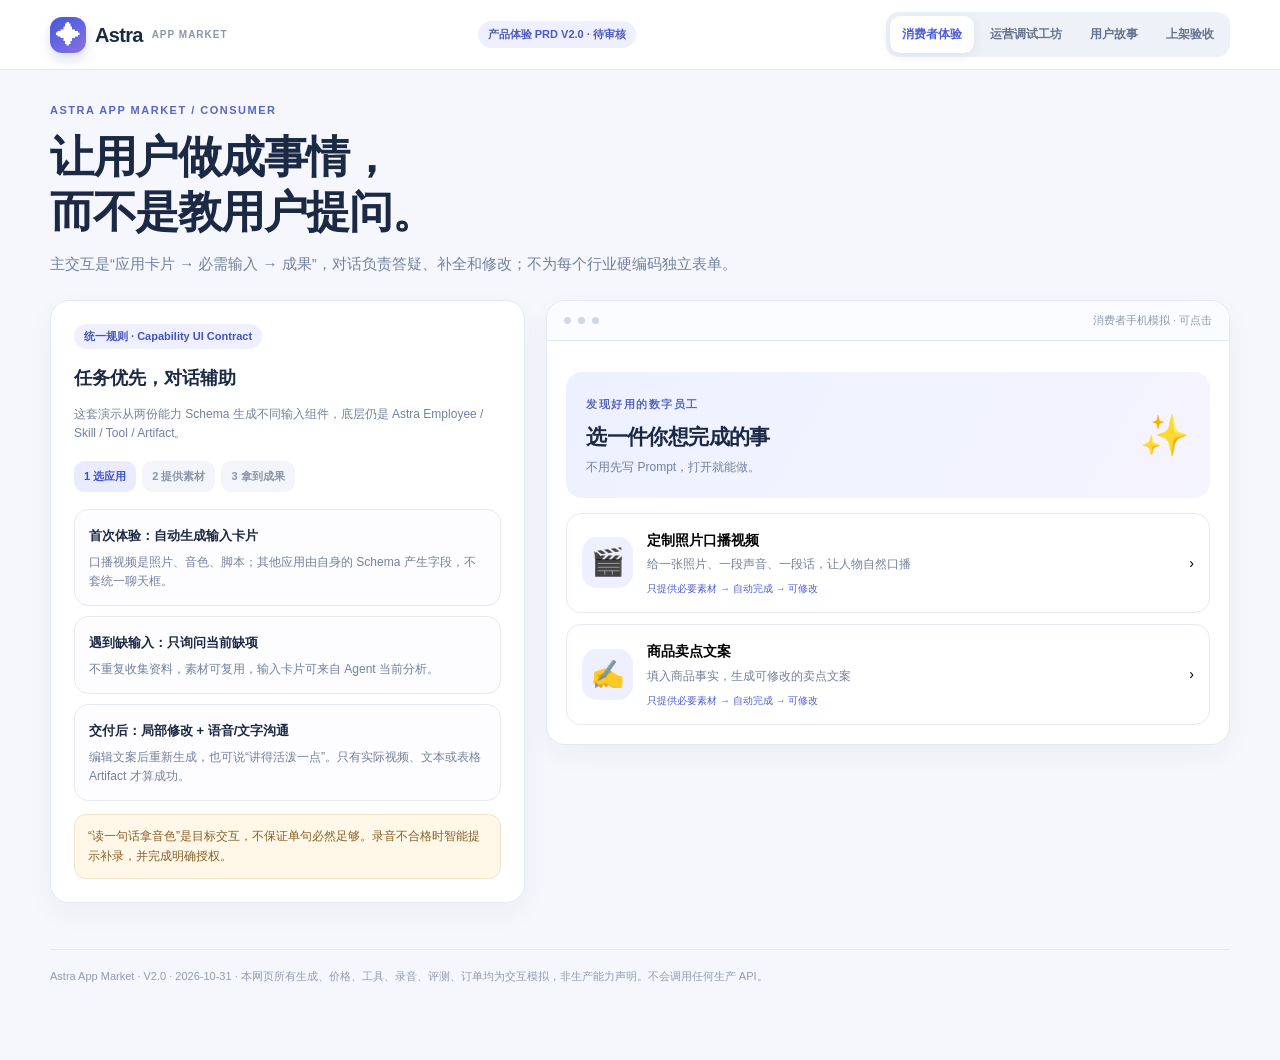
==== app-market-prd-v2.html @ 07894b0a "docs(market): publish guided consumer and operator PRD V2" ====
<!doctype html>
<html lang="zh-CN"><head><meta charset="utf-8"><meta name="viewport" content="width=device-width, initial-scale=1, viewport-fit=cover">
<title>Astra App Market PRD V2.0 · 任务式体验与应用调试工坊</title>
<style>
:root{--bg:#f5f7fc;--paper:#fff;--ink:#1c2945;--dim:#73819c;--line:#e4e9f4;--blue:#4e5dd9;--soft:#f0f2ff;--green:#177552;--orange:#955a13}*{box-sizing:border-box}html{scroll-behavior:smooth}body{margin:0;background:var(--bg);font:14px/1.6 -apple-system,BlinkMacSystemFont,"PingFang SC","Microsoft Yahei",sans-serif;color:var(--ink)}button,input,textarea{font:inherit}button{cursor:pointer}button:disabled{opacity:.52;cursor:not-allowed}a{color:var(--blue)}.topbar{position:sticky;top:0;z-index:10;background:#ffffffeb;backdrop-filter:blur(16px);border-bottom:1px solid var(--line)}.top-inner{max-width:1220px;padding:12px 20px;margin:auto;display:flex;justify-content:space-between;align-items:center;gap:16px;flex-wrap:wrap}.brand{display:flex;gap:9px;align-items:center;font-weight:850;font-size:20px;letter-spacing:-.7px}.glyph{display:grid;place-items:center;width:36px;height:36px;border-radius:12px;color:white;background:linear-gradient(145deg,#4459d7,#8970e9);box-shadow:0 6px 12px #475cd133;font-size:24px}.brand small{font-size:10px;letter-spacing:1px;color:#8b95ae}.version{font-size:11px;padding:5px 10px;border-radius:20px;background:#eef0ff;color:#4d5ac0;font-weight:650}.nav{display:flex;gap:4px;border-radius:13px;background:#eef1f8;padding:4px}.nav button{border:0;border-radius:10px;padding:9px 12px;background:transparent;color:#65738f;font-weight:700;font-size:12px;white-space:nowrap}.nav button.active{background:#fff;color:var(--blue);box-shadow:0 3px 12px #27325014}main{max-width:1220px;margin:0 auto;padding:32px 20px 75px}.kicker{text-transform:uppercase;font-size:11px;letter-spacing:1.5px;color:#5866c4;font-weight:800}.title{font-size:clamp(28px,4vw,44px);line-height:1.25;letter-spacing:-1.3px;margin:9px 0 13px}.intro{font-size:15px;color:var(--dim);max-width:750px;margin:0 0 24px}.grid{display:grid;grid-template-columns:.82fr 1.18fr;gap:21px;align-items:start}.card,.window{background:var(--paper);border:1px solid var(--line);border-radius:19px;box-shadow:0 10px 28px #2633530b}.card{padding:23px}.window{overflow:hidden}.head{padding:11px 17px;border-bottom:1px solid var(--line);color:#8d98ae;font-size:11px;background:#fbfcff;display:flex;align-items:center;gap:7px}.dot{width:7px;height:7px;border-radius:50%;background:#d0d8e7}.body{padding:19px}.pill{display:inline-flex;align-items:center;border-radius:30px;padding:4px 10px;background:#eef0ff;color:#4253be;font-size:11px;font-weight:750}.pill.warn{background:#fff3de;color:#926018}.pill.ok{background:#e4f8ef;color:#267355}.sub{color:var(--dim);font-size:12px}.btn{border:1px solid #dfe5f2;background:white;border-radius:11px;padding:10px 14px;min-height:41px;color:#4d5b77;font-weight:750;font-size:12px;display:inline-flex;align-items:center;justify-content:center;gap:7px}.btn.primary{background:var(--blue);color:#fff;border-color:var(--blue);box-shadow:0 7px 13px #4557da28}.btn.soft{background:#f5f6fc}.btn.green{background:#ebf9f0;border-color:#b7e7cf;color:#197351}.btn:focus-visible,input:focus-visible,textarea:focus-visible{outline:3px solid #c2c9ff;outline-offset:1px}.row{display:flex;flex-wrap:wrap;gap:9px;align-items:center}.stack{display:grid;gap:11px}.rule{height:1px;background:var(--line);margin:16px 0}.sideitem{border:1px solid var(--line);border-radius:14px;padding:14px;background:#fdfdff;margin-top:10px}.sideitem b{font-size:13px}.sideitem p{font-size:12px;margin:6px 0 0;color:var(--dim)}.notice{padding:12px 13px;border-radius:12px;background:#fff8e9;color:#865f24;border:1px solid #f0e4cb;font-size:12px}.notice.blue{background:#f4f5ff;border-color:#e1e5ff;color:#5060a1}.notice.ok{background:#ebfaf1;border-color:#d4eede;color:#216f4b}.steps{display:flex;gap:6px;flex-wrap:wrap;margin:17px 0}.step{border-radius:10px;padding:7px 10px;background:#f3f5fa;font-weight:700;color:#8a95a9;font-size:11px}.step.active{background:#e9ecff;color:#4051c9}.step.done{background:#e5f7ed;color:#23724e}.hero{border-radius:16px;background:linear-gradient(120deg,#edf1ff,#f5f4ff);padding:20px;display:flex;align-items:center;justify-content:space-between;margin:12px 0 15px}.hero h3{font-size:21px;margin:5px 0;letter-spacing:-.6px}.hero p{font-size:12px;color:#71809f;margin:0}.app{width:100%;display:flex;align-items:center;gap:14px;padding:15px;text-align:left;border:1px solid var(--line);border-radius:15px;background:#fff;cursor:pointer}.app:hover{border-color:#a8b1f0;background:#fbfbff}.appicon{width:51px;height:51px;border-radius:15px;background:#eff0ff;display:grid;place-items:center;font-size:27px;flex:none}.app b{display:block;font-size:14px}.app p{margin:4px 0 0;color:var(--dim);font-size:12px}.app em{display:block;font-size:10px;color:var(--blue);font-style:normal;margin-top:7px}.field{padding:14px;border:1px solid var(--line);border-radius:15px;margin:10px 0}.field b{font-size:13px}.field small{display:block;font-size:11px;color:var(--dim);margin:4px 0 10px}.inp{width:100%;border:1px solid #dfe4f0;border-radius:11px;padding:11px 12px;background:white;color:var(--ink);min-height:41px}.inp.area{min-height:82px;resize:vertical}.file{display:block;text-align:center;background:#f7f8fe;border:1px dashed #a9b4dd;border-radius:11px;padding:16px;color:#5868ad;font-size:12px}.file input{display:block;width:100%;font-size:11px;margin-top:9px}.choice{display:flex;align-items:center;justify-content:space-between;gap:8px;border:1px solid var(--line);border-radius:11px;padding:9px 10px;margin:7px 0;font-size:12px}.choice.on{border-color:#9ba7ee;background:#f3f4ff}.consent{display:flex;gap:9px;color:#586581;font-size:12px;margin:14px 0;align-items:flex-start}.consent input{accent-color:var(--blue);margin-top:4px}.price{border:1px solid #dfe5fc;background:#f4f6ff;border-radius:12px;padding:12px 14px;display:flex;align-items:center;justify-content:space-between;gap:10px;font-size:12px;margin:13px 0}.price strong{color:#3f4cc0;font-size:16px}.stage{display:flex;align-items:center;gap:12px;padding:13px;border:1px solid var(--line);border-radius:13px;margin-top:9px}.stage i{width:32px;height:32px;border-radius:10px;background:#edf0ff;display:grid;place-items:center;color:#5b6acc;font-weight:800;font-style:normal}.stage b{font-size:12px}.stage small{display:block;color:var(--dim);font-size:11px}.video{background:linear-gradient(135deg,#1b2543,#6069a6);height:225px;border-radius:16px;color:white;display:flex;flex-direction:column;align-items:center;justify-content:center;position:relative;gap:10px}.face{width:91px;height:91px;border-radius:50%;border:3px solid #ffffff33;background:#ffffff16;display:grid;place-items:center;font-size:53px}.watermark{position:absolute;top:11px;right:11px;font-size:10px;background:#ffffff33;padding:4px 7px;border-radius:30px}.opbtn{display:flex;gap:12px;width:100%;text-align:left;align-items:center;border:1px solid var(--line);background:#fff;border-radius:14px;padding:12px;margin:8px 0}.opbtn.active{border-color:#929ff1;background:#f4f5ff}.opnum{width:34px;height:34px;display:grid;place-items:center;border-radius:11px;background:#eef0ff;color:#4055cb;font-weight:800}.opbtn b{font-size:13px;display:block}.opbtn small{display:block;font-size:11px;color:var(--dim)}.scenario{width:100%;text-align:left;border:1px solid var(--line);padding:11px 12px;border-radius:11px;background:#fff;font-size:12px;margin:4px 0}.scenario.on{background:#eef1ff;border-color:#8797ed}.gate{border:1px solid var(--line);padding:12px;border-radius:12px;margin:9px 0}.gate b{font-size:12px}.gate p{font-size:12px;color:var(--dim);margin:5px 0}.three{display:grid;grid-template-columns:repeat(3,1fr);gap:10px}.stat{border:1px solid var(--line);padding:13px;border-radius:13px}.stat strong{font-size:21px;color:var(--blue);display:block}.stat span{font-size:11px;color:var(--dim)}.story{background:white;border:1px solid var(--line);border-radius:15px;padding:18px;margin-top:11px}.story h3{font-size:15px;margin:7px 0}.story p{font-size:12px;color:var(--dim);margin:5px 0}.rubric{width:100%;border-collapse:collapse;font-size:12px}.rubric td,.rubric th{text-align:left;padding:12px 8px;border-bottom:1px solid var(--line);vertical-align:top}.rubric th{background:#f6f7fe;color:#677493}.footer{border-top:1px solid var(--line);padding-top:18px;margin-top:46px;color:#919bb0;font-size:11px}.toast{position:fixed;left:50%;bottom:20px;transform:translateX(-50%);background:#263353;color:#fff;padding:12px 15px;border-radius:11px;box-shadow:0 8px 30px #1726443b;font-size:12px;z-index:15;display:none;max-width:90%}.toast.show{display:block}
@media(max-width:880px){.grid{grid-template-columns:1fr}.top-inner{padding:10px 13px;gap:8px}.nav{width:100%;overflow-x:auto;justify-content:space-between}.nav button{flex:1;padding:8px 5px;font-size:11px}.version{margin-left:auto}.card{padding:17px}main{padding:23px 13px 50px}.body{padding:13px}.hero{padding:15px}.hero h3{font-size:18px}.three{grid-template-columns:1fr}.title{font-size:30px}}@media(max-width:380px){.nav button{font-size:10px}.brand{font-size:17px}.version{font-size:10px}}
</style></head>
<body><header class="topbar"><div class="top-inner"><div class="brand"><span class="glyph">✦</span>Astra <small>APP MARKET</small></div><span class="version">产品体验 PRD V2.0 · 待审核</span><nav class="nav" id="nav"><button data-tab="consumer">消费者体验</button><button data-tab="operator">运营调试工坊</button><button data-tab="stories">用户故事</button><button data-tab="criteria">上架验收</button></nav></div></header>
<main><div id="view"></div><div class="footer">Astra App Market · V2.0 · 2026-10-31 · 本网页所有生成、价格、工具、录音、评测、订单均为交互模拟，非生产能力声明。不会调用任何生产 API。</div></main><div id="toast" class="toast" role="status" aria-live="polite"></div>
<script>
'use strict';
const APPS={
  video:{name:'定制照片口播视频',emoji:'🎬',desc:'给一张照片、一段声音、一段话，让人物自然口播',price:'¥19.9 / 次（示例）',fields:[{id:'portrait',type:'image',label:'一张人物照片',hint:'正面清晰；可拍照或从相册选',required:true},{id:'voice',type:'voice',label:'声音',hint:'默认系统音色；定制本人音色需要授权及实际质量检测',required:true},{id:'script',type:'script',label:'口播脚本',hint:'输入内容或让 AI 帮忙起草',required:true}],consent:true},
  copy:{name:'商品卖点文案',emoji:'✍️',desc:'填入商品事实，生成可修改的卖点文案',price:'¥3.9 / 次（示例）',fields:[{id:'facts',type:'script',label:'商品真实信息',hint:'名称、用途、规格和禁用表述',required:true},{id:'audience',type:'text',label:'目标用户',hint:'选填：例如办公人群',required:false}],consent:false}
};
const CASES=[
['完整流程','照片/声音/脚本 → 平台组件取值 → Tool 执行 → 视频 Artifact → 可下载','未跑通平台真实外部视频工具'],
['缺少素材','用户缺一项时，只补问缺项并保留已填写内容','需用动态 Skill UI 实测缺项恢复'],
['授权不足','无肖像/声音使用权时明确拒绝，无实质生成与扣费','真实权限与授权校验尚待对接'],
['工具失败','超时/低质量可查看原因、重试，权益按规则返还','须真实工具失败演练和记录'],
['成本交付','上游成本可归集，用户售价可见，成功可下载、失败可返还','权益与 Artifact 商业闭环尚待验收']
];
let S={tab:'consumer',app:'video',screen:'list',data:{video:{voice:'system'},copy:{}},consent:false,edit:0,op:0,uploaded:false,case:0,played:false,issue:false};
const root=document.getElementById('view');
function esc(x){return String(x??'').replace(/[&<>"']/g,c=>({'&':'&amp;','<':'&lt;','>':'&gt;','"':'&quot;',"'":'&#39;'}[c]));}
function button(action,text,cls,extra){return '<button type="button" data-action="'+action+'" class="btn '+(cls||'')+'" '+(extra||'')+'>'+text+'</button>';}
function message(s){const el=document.getElementById('toast');el.textContent=s;el.classList.add('show');clearTimeout(message.timer);message.timer=setTimeout(()=>el.classList.remove('show'),3000);}
function render(){document.querySelectorAll('[data-tab]').forEach(n=>n.classList.toggle('active',n.dataset.tab===S.tab));root.innerHTML=S.tab==='consumer'?consumer():S.tab==='operator'?operator():S.tab==='stories'?stories():criteria();}
function consumer(){
 const cap=APPS[S.app],v=S.data[S.app],screen=S.screen;
 let inner='';
 if(screen==='list'){
  inner='<div class="hero"><div><span class="kicker">发现好用的数字员工</span><h3>选一件你想完成的事</h3><p>不用先写 Prompt，打开就能做。</p></div><span style="font-size:40px">✨</span></div><div class="stack">'+Object.keys(APPS).map(k=>'<button type="button" class="app" data-action="choose" data-id="'+k+'"><span class="appicon">'+APPS[k].emoji+'</span><span><b>'+APPS[k].name+'</b><p>'+APPS[k].desc+'</p><em>只提供必要素材 → 自动完成 → 可修改</em></span><span style="margin-left:auto">›</span></button>').join('')+'</div>';
 }else if(screen==='form'){
  inner='<div class="row">'+button('backList','← 换一个应用','soft')+'</div><div class="hero"><div><span class="kicker">向导式任务组件</span><h3>'+cap.emoji+' '+cap.name+'</h3><p>缺什么补什么，不要求用户学会对话。</p></div></div>';
  inner+=cap.fields.map(f=>field(f,v)).join('');
  if(cap.consent)inner+='<label class="consent"><input id="consent" type="checkbox" '+(S.consent?'checked':'')+'><span>我确认有权使用上述照片与声音。若创建个人音色，须按照要求完成本人或权利人授权验证。</span></label>';
  inner+='<div class="price"><span>确认前显示本次价格和权益（模拟）</span><strong>'+cap.price+'</strong></div><div class="row">'+button('start','确认并开始制作 →','primary')+'</div><p class="sub">演示不调用麦克风、模型、支付或外部视频服务。</p>';
 }else if(screen==='running'){
  inner='<div class="hero"><div><span class="kicker">模拟生成中</span><h3>正在完成'+cap.name+'</h3><p>真实进度由 Work Journal / Tool evidence 回读，离开页面也可继续。</p></div>⏳</div>';
  inner+=['已接收素材（模拟）','平台 Skill 与 Tool 正在工作（演示）','成果待归档','权益将在真实规则下结算'].map((x,i)=>'<div class="stage"><i>'+(i+1)+'</i><div><b>'+x+'</b></div></div>').join('');
  inner+='<div class="row" style="margin-top:15px">'+button('finish','查看模拟结果 →','primary')+button('edit','修改输入','soft')+'</div>';
 }else if(screen==='result'){
  inner='<div class="row">'+button('edit','← 修改素材','soft')+'</div><div class="hero"><div><span class="kicker">成果页</span><h3>输出可以直接修改</h3><p>结果应可回看、可下载、可继续交代修改。</p></div></div>';
  inner+='<div class="video"><span class="watermark">Demo · 非真实视频</span><div class="face">'+(S.app==='video'?'👩':'📝')+'</div><small>这里应呈现真实成果 Artifact</small></div>';
  inner+='<div class="field"><b>成果内容与再编辑</b><small>直接编辑，也可以向员工描述想要的变化。</small><textarea id="editedText" class="inp area">'+esc(v.script||v.facts||'')+'</textarea></div><div class="row">'+button('redo','按修改重新制作','primary')+button('download','下载演示说明','soft')+button('restart','再做一次','soft')+'</div><div class="notice" style="margin-top:12px">这是 UI 模拟，不代表已生成视频或已扣费。真实发布必须能验证视频文件、成本、历史与失败返还。</div>';
 }
 const order=screen==='list'?0:screen==='result'?2:1;
 return '<div class="kicker">Astra App Market / consumer</div><h1 class="title">让用户做成事情，<br>而不是教用户提问。</h1><p class="intro">主交互是“应用卡片 → 必需输入 → 成果”，对话负责答疑、补全和修改；不为每个行业硬编码独立表单。</p><div class="grid"><aside class="card"><span class="pill">统一规则 · Capability UI Contract</span><h2 style="font-size:18px;margin:15px 0 5px">任务优先，对话辅助</h2><p class="sub">这套演示从两份能力 Schema 生成不同输入组件，底层仍是 Astra Employee / Skill / Tool / Artifact。</p><div class="steps">'+['选应用','提供素材','拿到成果'].map((x,i)=>'<span class="step '+(order===i?'active':order>i?'done':'')+'">'+(i+1)+' '+x+'</span>').join('')+'</div><div class="sideitem"><b>首次体验：自动生成输入卡片</b><p>口播视频是照片、音色、脚本；其他应用由自身的 Schema 产生字段，不套统一聊天框。</p></div><div class="sideitem"><b>遇到缺输入：只询问当前缺项</b><p>不重复收集资料，素材可复用，输入卡片可来自 Agent 当前分析。</p></div><div class="sideitem"><b>交付后：局部修改 + 语音/文字沟通</b><p>编辑文案后重新生成，也可说“讲得活泼一点”。只有实际视频、文本或表格 Artifact 才算成功。</p></div><div class="notice" style="margin-top:13px">“读一句话拿音色”是目标交互，不保证单句必然足够。录音不合格时智能提示补录，并完成明确授权。</div></aside><section class="window"><div class="head"><span class="dot"></span><span class="dot"></span><span class="dot"></span><span style="margin-left:auto">消费者手机模拟 · 可点击</span></div><div class="body">'+inner+'</div></section></div>';
}
function field(f,v){
 let control='';
 if(f.type==='image')control='<label class="file">📷 '+(v[f.id]?'已选择：'+esc(v[f.id]):'点此拍照 / 从相册选择')+'<input type="file" accept="image/*" data-upload="'+f.id+'" aria-label="选择人物照片"></label>';
 else if(f.type==='voice')control='<div class="choice '+(v.voice==='system'?'on':'')+'"><span>🔊 平台标准音色</span>'+button('preset','选择','soft')+'</div><div class="choice '+(v.voice==='sample'?'on':'')+'"><span>🎙️ 我的授权音色</span>'+button('record','模拟录制','soft')+'</div>'+(v.voice==='sample'?'<span class="pill ok">演示音色已选择 · 未真实录音</span>':'')+'<div class="sub" style="margin-top:9px">实际产品在这里请求麦克风权限、验证授权和音频质量，不上传无授权声音。</div>';
 else if(f.type==='script')control='<textarea data-field="'+f.id+'" class="inp area" placeholder="输入想说的话或商品事实">'+esc(v[f.id]||'')+'</textarea><div class="row" style="margin-top:7px">'+button('suggest','✨ 帮我写一段','soft')+'</div>';
 else control='<input data-field="'+f.id+'" class="inp" placeholder="选填" value="'+esc(v[f.id]||'')+'">';
 return '<div class="field"><b>'+f.label+(f.required?' <span style="color:#bf8226">*</span>':'')+'</b><small>'+f.hint+'</small>'+control+'</div>';
}
function operator(){
 const steps=['导入一个 Skill','像消费者一样试','确认能否上架'];
 let inner='';
 if(S.op===0){
 inner='<span class="pill">01 / 自动理解</span><h2>上传 Skill，平台自动整理出应用</h2><p class="sub">解析 SKILL.md / references / assets、工具依赖、输入输出、限制与成本。技术性检查尽量在后台完成，未知时才问运营。</p><label class="file" style="margin:15px 0">⬆ 选择候选 Skill 包（演示）<input type="file" accept=".json,.zip,.md" data-upload="skill"></label><div class="row">'+button('load','载入示例 Skill','primary')+'</div>';
 if(S.uploaded)inner+='<div class="rule"></div>'+[['识别的目标','生成照片口播视频'],['用户输入','人物照片 · 声音 · 脚本'],['Astra 动态组件','图片上传 · 音色授权 · 文本输入'],['预期结果','可预览、可下载的视频'],['需要调试','平台 Tool 权限、视频生成、Artifact、失败重试']].map((x,i)=>'<div class="stage"><i>'+(i+1)+'</i><div><b>'+x[0]+'</b><small>'+x[1]+'</small></div></div>').join('')+'<div class="row" style="margin-top:14px">'+button('debug','进入真实体验调试 →','primary')+'</div>';
 }else if(S.op===1){
 inner='<span class="pill">02 / 真实工作流</span><h2>调试完整 Skill，不是只检查 Prompt</h2><p class="sub">平台依 Skill 流程生成默认评测用例；调试中调用 Astra 原生 Skill UI、Tool、Connection、Permission、Work Journal、Artifact。</p><div class="steps">'+['源 Skill','生成 UI','绑定工具','实际运行','核验结果'].map((x,i)=>'<span class="step '+(i===2?'active':'')+'">'+(i+1)+' '+x+'</span>').join('')+'</div><div class="notice blue">本地 Hermes 没有 Astra 的 Skill 组件、Tool 和授权上下文，所以只靠 Hermes 本地通过不能证明可上架。</div><h3 style="font-size:13px;margin-top:16px">系统生成的调试场景（点击查看）</h3>'+CASES.map((c,i)=>'<button type="button" class="scenario '+(S.case===i?'on':'')+'" data-action="case" data-index="'+i+'">'+(i+1)+'. '+c[0]+'</button>').join('')+'<div class="gate"><b>'+CASES[S.case][0]+'</b><p>'+CASES[S.case][1]+'</p><span class="pill warn">待真实验证</span><p>当前阻塞：'+CASES[S.case][2]+'</p></div><div class="row">'+button('simulate','模拟运行这个场景','primary')+button('review','查看上架资格 →','soft')+'</div>'+(S.played?'<div class="notice" style="margin-top:12px">模拟 UI 流程已走通，但未产生实际工具、镜像身份或结果证据；不可因此标记评测通过。</div>':'');
 }else{
 inner='<span class="pill">03 / 发布资格</span><h2>只让运营处理真正的阻塞项</h2><p class="sub">业务人员看到“还差什么”，而不是几十个技术状态。检查项由平台从执行证据自动汇总，未达到门槛不可上架。</p>'+[['源包完整性和摘要','已支持静态检查',true],['平台 UI 与真实工作流','需要真实用户路径验收',false],['Tool/权限/第三方接入','需要可证明的授权与调用',false],['评测集、失败恢复','正常/错误/拒绝各场景取证',false],['成本、扣费、权益、成果','生成与交付两套证据',false]].map(x=>'<div class="gate"><b>'+x[0]+'</b><p>'+x[1]+'</p><span class="pill '+(x[2]?'ok':'warn')+'">'+(x[2]?'静态项可检查':'未满足真实上架资格')+'</span></div>').join('')+'<div class="row">'+button('blocked','正式上架（未开放）','primary','disabled')+button('fixes','查看最短修复路径','soft')+'</div>'+(S.issue?'<div class="notice" style="margin-top:11px">优先打通一条真实端到端：① Tool 连接授权 → ② Astra UI 输入/补全 → ③ 实际执行并交付 → ④ 失败/退款/成本验收 → ⑤ 正式发行。</div>':'');
 }
 return '<div class="kicker">Operations / experience before publish</div><h1 class="title">运营不是后台管理员，<br>而是应用的第一位用户。</h1><p class="intro">从原来的长表单发布审核，收敛为三个自然动作：导入、体验、上架。能自动检查的内容由平台内化，只把必要问题交给运营。</p><div class="grid"><aside class="card"><h2 style="font-size:18px;margin:0">应用调试工坊</h2><p class="sub">运营通过真实用户交互去调试能力，而不是手动配置一套新系统。</p>'+steps.map((x,i)=>'<button type="button" data-action="opstep" data-index="'+i+'" class="opbtn '+(S.op===i?'active':'')+'"><span class="opnum">'+(i+1)+'</span><span><b>'+x+'</b><small>'+['自动识别内容与依赖','Skill UI + 平台真实执行','自动门禁与最少待处理项'][i]+'</small></span><span style="margin-left:auto">›</span></button>').join('')+'<div class="notice" style="margin-top:15px">当前生产应用市场 PR #1302 仅实现候选导入、保存、安全子集试运行。图中完整视频调试和上架尚未完成，不能冒充生产事实。</div></aside><section class="card">'+inner+'</section></div>';
}
function stories(){
 const arr=[['C01 · 发现应用','从直播/H5进入应用详情，不需懂 Agent。查看效果样例、价格、素材要求和不支持的情况。','首屏可直接进入任务卡片，登录只在必要时出现。'],['C02 · 提交素材','选择照片、声音和脚本；支持 AI 写稿、本人授权音色与素材补录。','缺任何一项只补该项；样本不足不伪称完成。'],['C03 · 预览交付','确认费用后看真实状态；可播放、可下载、可编辑并再次生成。','没有 Artifact、送达凭证与权益对账不算成功。'],['O01 · 导入 Skill','上传 Hermes 标准 Skill 和可声明依赖，由平台生成输入输出契约、Tool 需求及 UI。','自动检查安全/完整性，疑难项才请运营补充。'],['O02 · 真实调试','系统从完整流程生成正常、缺输入、拒绝授权、工具失败、重复提交等场景。','必须在 Astra Runtime、UI 和 Tool 路径执行并存证。'],['O03 · 发行与回滚','从通过验收的候选制作自营商品，再通过现有 V3 发布治理上架。','不可变版本，升级可灰度/回滚，消费者进行中的任务不暗中切换。']];
 return '<div class="kicker">PRD / user stories</div><h1 class="title">围绕结果定义故事，<br>不是围绕按钮定义功能。</h1><p class="intro">每个用户故事都需要一个真实可验证的 Outcome，以及失败时用户接下来能做什么。</p>'+arr.map(x=>'<div class="story"><span class="pill">'+x[0]+'</span><h3>'+x[1]+'</h3><p>'+x[2]+'</p></div>').join('')+'<div class="notice blue" style="margin-top:14px">统一技术事实：Employee / Conversation / Work Journal / Artifact / Permission / Connection / Ontology；Tool/Runtime/Office 保持可替换 Port。消费应用是数字员工的轻量服务入口，不创建第二套 Agent/Skill Registry。</div>';
}
function criteria(){
 const rows=[['完整能力契约','源 Skill、依赖、Schema、Tool 调用、资源权限、成果规格完整。'],['平台适配','动态 Skill UI 与完整真实流程一致；授权、缺项、恢复交互可用。'],['运行可复现','通过 Astra Runtime 运行，有真实 Tool、Work Journal、Artifact 与版本身份。'],['负例与安全','授权拒绝、工具失败/超时、重复请求、肖像音色授权均真实演练。'],['商业闭环','有公开价格、成本上限、权益扣减/失败返还、订单和交付一致性。'],['发行治理','评测过门槛后才发行，版本不可变，支持灰度与回滚。']];
 return '<div class="kicker">Release admission / quality bar</div><h1 class="title">怎样才算可上架？</h1><p class="intro">看一条完整的真实用户工作证据链：输入 → 平台调用 → 成果交付 → 计费/退款。静态检查、模拟成功或本地 Hermes 通过都不能替代真实验收。</p><div class="card" style="overflow-x:auto"><table class="rubric"><thead><tr><th>验收维度</th><th>上线标准</th></tr></thead><tbody>'+rows.map(r=>'<tr><td><b>'+r[0]+'</b></td><td>'+r[1]+'</td></tr>').join('')+'</tbody></table></div><div class="card" style="margin-top:16px"><h2 style="margin:0 0 8px;font-size:18px">建议交付顺序</h2><div class="three"><div class="stat"><strong>M0</strong><span>平台 Skill UI / Tool 调试与完整评测集</span></div><div class="stat"><strong>M1</strong><span>一款真实应用的消费者任务向导与 Artifact 交付</span></div><div class="stat"><strong>M2</strong><span>支付、权益、售价与成本、退款闭环</span></div></div><p class="sub">第一款真实商品优先选择 Tool 稳定、成果可核验、成本可控的能力；照片口播视频先用于验证多模态产品体验，不等于视频能力已接通。</p></div>';
}
document.addEventListener('click',function(ev){
const b=ev.target.closest('[data-tab],[data-action]');if(!b)return;
if(b.dataset.tab){S.tab=b.dataset.tab;history.replaceState(null,'','#'+S.tab);render();scrollTo({top:0});return;}
const a=b.dataset.action;
if(a==='choose'){S.app=b.dataset.id;S.screen='form';S.consent=false}
else if(a==='backList')S.screen='list';
else if(a==='edit')S.screen='form';
else if(a==='preset')S.data[S.app].voice='system';
else if(a==='record'){S.data[S.app].voice='sample';message('仅模拟录音结果，不读取麦克风或上传音色')}
else if(a==='suggest'){S.data[S.app][S.app==='video'?'script':'facts']=S.app==='video'?'大家好，欢迎来到我的小店。今天为大家介绍这款适合日常使用的新品！':'手工陶瓷杯，容量300毫升，适合日常喝水使用。价格请以商品页为准。'}
else if(a==='start'){let v=S.data[S.app],f=APPS[S.app].fields.find(x=>x.required&&!v[x.id]);if(f){message('还差一步：'+f.label);return}if(APPS[S.app].consent&&!S.consent){message('请确认人物照片及声音的使用权');return}S.screen='running'}
else if(a==='finish')S.screen='result';
else if(a==='redo'){const x=document.getElementById('editedText');S.data[S.app][S.app==='video'?'script':'facts']=x.value;S.edit++;S.screen='running'}
else if(a==='restart')S.screen='form';
else if(a==='download'){const t='Astra PRD 模拟成果说明（非真实交付）\n'+APPS[S.app].name+'\n'+JSON.stringify(S.data[S.app],null,2);const u=URL.createObjectURL(new Blob([t],{type:'text/plain;charset=utf-8'}));const link=document.createElement('a');link.href=u;link.download='Astra-PRD-模拟说明.txt';link.click();setTimeout(()=>URL.revokeObjectURL(u),1500);message('已生成演示说明');return}
else if(a==='opstep')S.op=Number(b.dataset.index);
else if(a==='load'){S.uploaded=true;message('示例 Skill 已载入，非真实上传')}
else if(a==='debug')S.op=1;
else if(a==='case')S.case=Number(b.dataset.index);
else if(a==='simulate'){S.played=true;message('仅模拟调试界面，不产生真实运行证据')}
else if(a==='review')S.op=2;
else if(a==='fixes')S.issue=!S.issue;
render();
});
document.addEventListener('input',function(ev){if(ev.target.dataset.field)S.data[S.app][ev.target.dataset.field]=ev.target.value;});
document.addEventListener('change',function(ev){const el=ev.target;if(el.id==='consent'){S.consent=el.checked;return}if(!el.dataset.upload||!el.files?.length)return;const f=el.files[0];if(el.dataset.upload==='skill'){S.uploaded=true;message('仅本地选择：'+f.name+'；不上传服务器')}else{S.data[S.app][el.dataset.upload]=f.name;message('已选择本地图片；不会上传')}render();});
const start=location.hash.replace('#','');if(['consumer','operator','stories','criteria'].includes(start))S.tab=start;render();
</script></body></html>
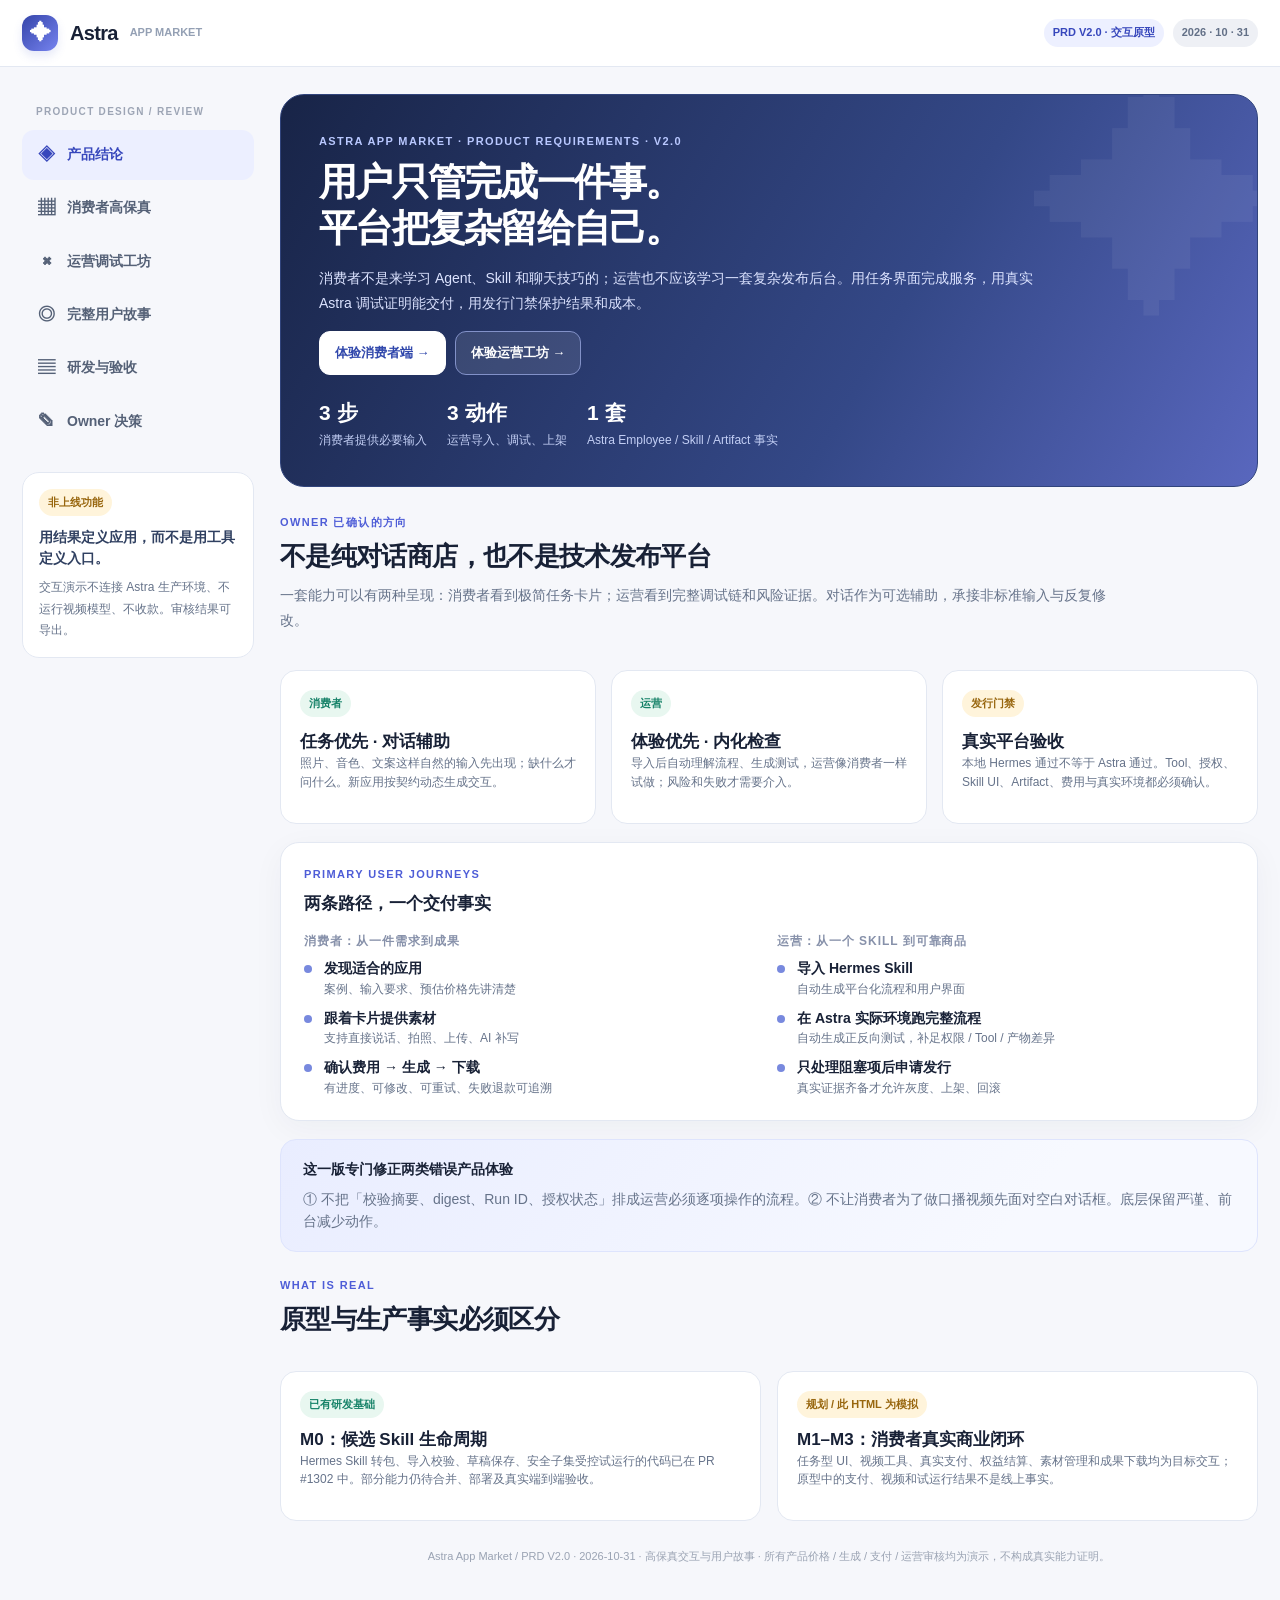
==== commit bba52446: "docs(market): deliver interactive V2 task-first PRD and operator debug studio" ====
--- a/app-market-prd-v2.html
+++ b/app-market-prd-v2.html
@@ -1,107 +1,130 @@
 <!doctype html>
-<html lang="zh-CN"><head><meta charset="utf-8"><meta name="viewport" content="width=device-width, initial-scale=1, viewport-fit=cover">
-<title>Astra App Market PRD V2.0 · 任务式体验与应用调试工坊</title>
+<html lang="zh-CN">
+<head>
+<meta charset="UTF-8"/>
+<meta name="viewport" content="width=device-width,initial-scale=1,viewport-fit=cover"/>
+<meta name="color-scheme" content="light"/>
+<meta name="theme-color" content="#f7f8fc"/>
+<title>Astra 应用市场 · PRD V2.0 | 交互高保真实施源</title>
 <style>
-:root{--bg:#f5f7fc;--paper:#fff;--ink:#1c2945;--dim:#73819c;--line:#e4e9f4;--blue:#4e5dd9;--soft:#f0f2ff;--green:#177552;--orange:#955a13}*{box-sizing:border-box}html{scroll-behavior:smooth}body{margin:0;background:var(--bg);font:14px/1.6 -apple-system,BlinkMacSystemFont,"PingFang SC","Microsoft Yahei",sans-serif;color:var(--ink)}button,input,textarea{font:inherit}button{cursor:pointer}button:disabled{opacity:.52;cursor:not-allowed}a{color:var(--blue)}.topbar{position:sticky;top:0;z-index:10;background:#ffffffeb;backdrop-filter:blur(16px);border-bottom:1px solid var(--line)}.top-inner{max-width:1220px;padding:12px 20px;margin:auto;display:flex;justify-content:space-between;align-items:center;gap:16px;flex-wrap:wrap}.brand{display:flex;gap:9px;align-items:center;font-weight:850;font-size:20px;letter-spacing:-.7px}.glyph{display:grid;place-items:center;width:36px;height:36px;border-radius:12px;color:white;background:linear-gradient(145deg,#4459d7,#8970e9);box-shadow:0 6px 12px #475cd133;font-size:24px}.brand small{font-size:10px;letter-spacing:1px;color:#8b95ae}.version{font-size:11px;padding:5px 10px;border-radius:20px;background:#eef0ff;color:#4d5ac0;font-weight:650}.nav{display:flex;gap:4px;border-radius:13px;background:#eef1f8;padding:4px}.nav button{border:0;border-radius:10px;padding:9px 12px;background:transparent;color:#65738f;font-weight:700;font-size:12px;white-space:nowrap}.nav button.active{background:#fff;color:var(--blue);box-shadow:0 3px 12px #27325014}main{max-width:1220px;margin:0 auto;padding:32px 20px 75px}.kicker{text-transform:uppercase;font-size:11px;letter-spacing:1.5px;color:#5866c4;font-weight:800}.title{font-size:clamp(28px,4vw,44px);line-height:1.25;letter-spacing:-1.3px;margin:9px 0 13px}.intro{font-size:15px;color:var(--dim);max-width:750px;margin:0 0 24px}.grid{display:grid;grid-template-columns:.82fr 1.18fr;gap:21px;align-items:start}.card,.window{background:var(--paper);border:1px solid var(--line);border-radius:19px;box-shadow:0 10px 28px #2633530b}.card{padding:23px}.window{overflow:hidden}.head{padding:11px 17px;border-bottom:1px solid var(--line);color:#8d98ae;font-size:11px;background:#fbfcff;display:flex;align-items:center;gap:7px}.dot{width:7px;height:7px;border-radius:50%;background:#d0d8e7}.body{padding:19px}.pill{display:inline-flex;align-items:center;border-radius:30px;padding:4px 10px;background:#eef0ff;color:#4253be;font-size:11px;font-weight:750}.pill.warn{background:#fff3de;color:#926018}.pill.ok{background:#e4f8ef;color:#267355}.sub{color:var(--dim);font-size:12px}.btn{border:1px solid #dfe5f2;background:white;border-radius:11px;padding:10px 14px;min-height:41px;color:#4d5b77;font-weight:750;font-size:12px;display:inline-flex;align-items:center;justify-content:center;gap:7px}.btn.primary{background:var(--blue);color:#fff;border-color:var(--blue);box-shadow:0 7px 13px #4557da28}.btn.soft{background:#f5f6fc}.btn.green{background:#ebf9f0;border-color:#b7e7cf;color:#197351}.btn:focus-visible,input:focus-visible,textarea:focus-visible{outline:3px solid #c2c9ff;outline-offset:1px}.row{display:flex;flex-wrap:wrap;gap:9px;align-items:center}.stack{display:grid;gap:11px}.rule{height:1px;background:var(--line);margin:16px 0}.sideitem{border:1px solid var(--line);border-radius:14px;padding:14px;background:#fdfdff;margin-top:10px}.sideitem b{font-size:13px}.sideitem p{font-size:12px;margin:6px 0 0;color:var(--dim)}.notice{padding:12px 13px;border-radius:12px;background:#fff8e9;color:#865f24;border:1px solid #f0e4cb;font-size:12px}.notice.blue{background:#f4f5ff;border-color:#e1e5ff;color:#5060a1}.notice.ok{background:#ebfaf1;border-color:#d4eede;color:#216f4b}.steps{display:flex;gap:6px;flex-wrap:wrap;margin:17px 0}.step{border-radius:10px;padding:7px 10px;background:#f3f5fa;font-weight:700;color:#8a95a9;font-size:11px}.step.active{background:#e9ecff;color:#4051c9}.step.done{background:#e5f7ed;color:#23724e}.hero{border-radius:16px;background:linear-gradient(120deg,#edf1ff,#f5f4ff);padding:20px;display:flex;align-items:center;justify-content:space-between;margin:12px 0 15px}.hero h3{font-size:21px;margin:5px 0;letter-spacing:-.6px}.hero p{font-size:12px;color:#71809f;margin:0}.app{width:100%;display:flex;align-items:center;gap:14px;padding:15px;text-align:left;border:1px solid var(--line);border-radius:15px;background:#fff;cursor:pointer}.app:hover{border-color:#a8b1f0;background:#fbfbff}.appicon{width:51px;height:51px;border-radius:15px;background:#eff0ff;display:grid;place-items:center;font-size:27px;flex:none}.app b{display:block;font-size:14px}.app p{margin:4px 0 0;color:var(--dim);font-size:12px}.app em{display:block;font-size:10px;color:var(--blue);font-style:normal;margin-top:7px}.field{padding:14px;border:1px solid var(--line);border-radius:15px;margin:10px 0}.field b{font-size:13px}.field small{display:block;font-size:11px;color:var(--dim);margin:4px 0 10px}.inp{width:100%;border:1px solid #dfe4f0;border-radius:11px;padding:11px 12px;background:white;color:var(--ink);min-height:41px}.inp.area{min-height:82px;resize:vertical}.file{display:block;text-align:center;background:#f7f8fe;border:1px dashed #a9b4dd;border-radius:11px;padding:16px;color:#5868ad;font-size:12px}.file input{display:block;width:100%;font-size:11px;margin-top:9px}.choice{display:flex;align-items:center;justify-content:space-between;gap:8px;border:1px solid var(--line);border-radius:11px;padding:9px 10px;margin:7px 0;font-size:12px}.choice.on{border-color:#9ba7ee;background:#f3f4ff}.consent{display:flex;gap:9px;color:#586581;font-size:12px;margin:14px 0;align-items:flex-start}.consent input{accent-color:var(--blue);margin-top:4px}.price{border:1px solid #dfe5fc;background:#f4f6ff;border-radius:12px;padding:12px 14px;display:flex;align-items:center;justify-content:space-between;gap:10px;font-size:12px;margin:13px 0}.price strong{color:#3f4cc0;font-size:16px}.stage{display:flex;align-items:center;gap:12px;padding:13px;border:1px solid var(--line);border-radius:13px;margin-top:9px}.stage i{width:32px;height:32px;border-radius:10px;background:#edf0ff;display:grid;place-items:center;color:#5b6acc;font-weight:800;font-style:normal}.stage b{font-size:12px}.stage small{display:block;color:var(--dim);font-size:11px}.video{background:linear-gradient(135deg,#1b2543,#6069a6);height:225px;border-radius:16px;color:white;display:flex;flex-direction:column;align-items:center;justify-content:center;position:relative;gap:10px}.face{width:91px;height:91px;border-radius:50%;border:3px solid #ffffff33;background:#ffffff16;display:grid;place-items:center;font-size:53px}.watermark{position:absolute;top:11px;right:11px;font-size:10px;background:#ffffff33;padding:4px 7px;border-radius:30px}.opbtn{display:flex;gap:12px;width:100%;text-align:left;align-items:center;border:1px solid var(--line);background:#fff;border-radius:14px;padding:12px;margin:8px 0}.opbtn.active{border-color:#929ff1;background:#f4f5ff}.opnum{width:34px;height:34px;display:grid;place-items:center;border-radius:11px;background:#eef0ff;color:#4055cb;font-weight:800}.opbtn b{font-size:13px;display:block}.opbtn small{display:block;font-size:11px;color:var(--dim)}.scenario{width:100%;text-align:left;border:1px solid var(--line);padding:11px 12px;border-radius:11px;background:#fff;font-size:12px;margin:4px 0}.scenario.on{background:#eef1ff;border-color:#8797ed}.gate{border:1px solid var(--line);padding:12px;border-radius:12px;margin:9px 0}.gate b{font-size:12px}.gate p{font-size:12px;color:var(--dim);margin:5px 0}.three{display:grid;grid-template-columns:repeat(3,1fr);gap:10px}.stat{border:1px solid var(--line);padding:13px;border-radius:13px}.stat strong{font-size:21px;color:var(--blue);display:block}.stat span{font-size:11px;color:var(--dim)}.story{background:white;border:1px solid var(--line);border-radius:15px;padding:18px;margin-top:11px}.story h3{font-size:15px;margin:7px 0}.story p{font-size:12px;color:var(--dim);margin:5px 0}.rubric{width:100%;border-collapse:collapse;font-size:12px}.rubric td,.rubric th{text-align:left;padding:12px 8px;border-bottom:1px solid var(--line);vertical-align:top}.rubric th{background:#f6f7fe;color:#677493}.footer{border-top:1px solid var(--line);padding-top:18px;margin-top:46px;color:#919bb0;font-size:11px}.toast{position:fixed;left:50%;bottom:20px;transform:translateX(-50%);background:#263353;color:#fff;padding:12px 15px;border-radius:11px;box-shadow:0 8px 30px #1726443b;font-size:12px;z-index:15;display:none;max-width:90%}.toast.show{display:block}
-@media(max-width:880px){.grid{grid-template-columns:1fr}.top-inner{padding:10px 13px;gap:8px}.nav{width:100%;overflow-x:auto;justify-content:space-between}.nav button{flex:1;padding:8px 5px;font-size:11px}.version{margin-left:auto}.card{padding:17px}main{padding:23px 13px 50px}.body{padding:13px}.hero{padding:15px}.hero h3{font-size:18px}.three{grid-template-columns:1fr}.title{font-size:30px}}@media(max-width:380px){.nav button{font-size:10px}.brand{font-size:17px}.version{font-size:10px}}
-</style></head>
-<body><header class="topbar"><div class="top-inner"><div class="brand"><span class="glyph">✦</span>Astra <small>APP MARKET</small></div><span class="version">产品体验 PRD V2.0 · 待审核</span><nav class="nav" id="nav"><button data-tab="consumer">消费者体验</button><button data-tab="operator">运营调试工坊</button><button data-tab="stories">用户故事</button><button data-tab="criteria">上架验收</button></nav></div></header>
-<main><div id="view"></div><div class="footer">Astra App Market · V2.0 · 2026-10-31 · 本网页所有生成、价格、工具、录音、评测、订单均为交互模拟，非生产能力声明。不会调用任何生产 API。</div></main><div id="toast" class="toast" role="status" aria-live="polite"></div>
+:root{--bg:#f6f7fb;--paper:#fff;--ink:#182136;--muted:#66738a;--faint:#94a0b4;--line:#e3e8f2;--primary:#4e5dd7;--primary-dark:#3747bc;--light:#edf0ff;--green:#168268;--green-bg:#e8f7f0;--amber:#98660e;--amber-bg:#fff4db;--red:#b4474b;--red-bg:#fff1f1;--radius:19px;--shadow:0 8px 32px rgba(29,39,73,.042);font-family:Inter,-apple-system,BlinkMacSystemFont,"Segoe UI","PingFang SC","Microsoft YaHei",sans-serif;color:var(--ink)}
+*{box-sizing:border-box}html{scroll-behavior:smooth}body{margin:0;background:var(--bg);font-size:14px;line-height:1.55}button,input,textarea,select{font:inherit}button{cursor:pointer}button:disabled{opacity:.52;cursor:not-allowed}a{color:var(--primary);text-decoration:none}a:hover{text-decoration:underline}button:focus-visible,input:focus-visible,textarea:focus-visible,select:focus-visible{outline:3px solid #8e9eff;outline-offset:2px}h1,h2,h3,h4,p{margin-top:0}h1{font-size:clamp(28px,3vw,43px);line-height:1.2;letter-spacing:-.045em;margin-bottom:15px}h2{font-size:clamp(21px,2vw,29px);line-height:1.3;letter-spacing:-.025em;margin-bottom:10px}h3{font-size:17px;line-height:1.42;margin:0}p{color:var(--muted)}strong{font-weight:730}small{font-size:12px}.container{max-width:1380px;margin:auto;padding:0 22px}.topbar{position:sticky;top:0;z-index:50;background:rgba(255,255,255,.94);backdrop-filter:blur(14px);border-bottom:1px solid var(--line)}.topbar-inner{height:66px;display:flex;align-items:center;gap:17px;justify-content:space-between}.brand{display:flex;align-items:center;gap:12px;white-space:nowrap;font-size:20px;font-weight:810;letter-spacing:-.035em}.brand-icon{width:36px;height:36px;display:grid;place-items:center;border-radius:12px;background:linear-gradient(135deg,#3545aa,#7683ef);color:#fff;box-shadow:0 5px 10px #4458cd22;font-size:21px}.brand em{font-size:11px;color:var(--faint);font-style:normal;font-weight:700;letter-spacing:0}.top-meta{display:flex;align-items:center;gap:9px}.pill{font-size:11px;padding:5px 9px;border-radius:99px;background:#eef0f5;color:#637087;font-weight:720;display:inline-flex;align-items:center;gap:5px;white-space:nowrap}.pill.good{background:var(--green-bg);color:var(--green)}.pill.wait{background:var(--amber-bg);color:var(--amber)}.pill.demo{background:var(--light);color:var(--primary-dark)}.layout{max-width:1380px;display:grid;grid-template-columns:232px minmax(0,1fr);gap:26px;margin:auto;padding:27px 22px 75px}.sidebar{position:sticky;top:92px;align-self:start}.nav-label{text-transform:uppercase;letter-spacing:.13em;font-size:10px;font-weight:800;color:#9da5b5;padding:10px 14px}.nav-btn{width:100%;border:0;background:transparent;text-align:left;display:flex;align-items:center;gap:11px;color:#556177;padding:12px 14px;border-radius:12px;margin-bottom:3px;font-weight:670}.nav-btn .nav-icon{width:20px;text-align:center;font-size:17px}.nav-btn.active{color:var(--primary-dark);background:#ecefff}.nav-btn:hover{background:#f0f2f9}.side-info{padding:16px;border:1px solid var(--line);border-radius:17px;background:#fff;margin-top:25px}.side-info small{color:var(--muted)}.main{min-width:0}.panel{display:none;animation:appear .2s ease}.panel.active{display:block}@keyframes appear{from{opacity:.55;transform:translateY(5px)}to{opacity:1;transform:none}}.section-heading{display:flex;align-items:flex-start;justify-content:space-between;gap:16px;margin:8px 0 24px}.eyebrow{font-size:11px;text-transform:uppercase;letter-spacing:.125em;font-weight:850;color:var(--primary);margin-bottom:9px}.section-heading p,.intro{max-width:830px;font-size:14px;line-height:1.75}.surface{border:1px solid var(--line);background:var(--paper);border-radius:var(--radius);box-shadow:var(--shadow)}.card{padding:23px}.tile{padding:19px;background:#fff;border-radius:16px;border:1px solid var(--line)}.grid2{display:grid;grid-template-columns:repeat(2,minmax(0,1fr));gap:16px}.grid3{display:grid;grid-template-columns:repeat(3,minmax(0,1fr));gap:15px}.muted{color:var(--muted)}.tiny{font-size:12px;color:var(--muted)}.max60{max-width:680px}.subheading{font-size:18px;font-weight:800;margin-bottom:14px}.btn{background:var(--primary);color:#fff;border:1px solid var(--primary);border-radius:11px;padding:11px 15px;font-size:13px;font-weight:760;min-height:41px;display:inline-flex;justify-content:center;align-items:center;gap:7px}.btn:hover:not(:disabled){background:var(--primary-dark)}.btn.secondary{background:#fff;color:#37435b;border:1px solid #d8dfea}.btn.secondary:hover:not(:disabled){background:#f7f8fb}.btn.ghost{background:#f4f6fc;color:#4b5980;border:1px solid transparent}.btn.subtle{background:#ebefff;color:#3347b3;border:1px solid transparent}.btn.red{background:#fff0f1;color:#aa3e43;border-color:#f3d2d5}.btn.small{min-height:35px;padding:7px 10px;font-size:12px}.btn.block{width:100%}.btn-row{display:flex;gap:9px;flex-wrap:wrap}.hr{border:0;border-top:1px solid var(--line);margin:21px 0}.note{background:#f4f6fc;border:1px solid #e3e7f4;color:#53617b;border-radius:13px;padding:12px 14px;font-size:12px}.note.warn{background:#fff9ed;border-color:#f0e2bc;color:#8b6419}.note.good{background:#edfaf3;border-color:#c9ecdb;color:#197456}.callout{padding:19px 22px;border-radius:16px;background:linear-gradient(130deg,#e9edff,#f7f9ff 75%);border:1px solid #dee4fd}.code{font-family:ui-monospace,SFMono-Regular,Menlo,monospace;font-size:12px;word-break:break-word;color:#5c6680}.checkline{display:flex;gap:10px;align-items:flex-start;font-size:13px;color:#465268;margin:9px 0}.checkline .mark{width:19px;height:19px;border-radius:50%;display:grid;place-items:center;background:#e9f8ef;color:var(--green);font-weight:800;flex:0 0 19px}.checkline .mark.wait{background:#fff3d7;color:var(--amber)}.checkline .mark.no{background:#f2f3f7;color:#a6adbc}.input{border:1px solid #dce2ed;border-radius:11px;padding:11px 13px;width:100%;outline:none;background:#fff;color:var(--ink)}.input:focus{border-color:#8190f2;box-shadow:0 0 0 3px #eef0ff}.input-label{font-size:12px;font-weight:760;color:#45536a;display:block;margin-bottom:7px}.field{margin-bottom:15px}.field-hint{font-size:11px;color:#8490a3;margin-top:5px}.thumb{width:44px;height:44px;border-radius:14px;display:grid;place-items:center;background:#eef1ff;font-size:23px;flex:0 0 auto}.badge-lite{background:#f1f3f8;border-radius:7px;padding:4px 7px;font-size:11px;font-weight:700;color:#69758d}.linear-step{display:flex;gap:10px;align-items:center;flex-wrap:wrap}.linear-step span{padding:7px 10px;font-size:12px;border-radius:9px;background:#f2f4fa;color:#647087}.linear-step span.current{color:#3448b7;background:#e9edff;font-weight:800}.hero{background:linear-gradient(120deg,#182447,#344887 62%,#5967be);border:1px solid #31447c;color:#fff;border-radius:24px;padding:38px 38px 35px;overflow:hidden;position:relative}.hero:after{content:'✦';font-size:250px;color:rgba(255,255,255,.055);position:absolute;right:-27px;top:-75px;pointer-events:none}.hero h1{max-width:780px}.hero p{color:#dce3ff;max-width:740px;line-height:1.8}.hero .eyebrow{color:#b9c8ff}.hero .btn{background:#fff;border-color:#fff;color:#3148ac}.hero .btn.secondary{background:rgba(255,255,255,.10);color:#fff;border-color:#8291c8}.hero .pill{background:rgba(255,255,255,.14);color:#e9edff}.mini-metrics{display:flex;gap:20px;margin-top:22px;flex-wrap:wrap}.mini-metrics .metric strong{display:block;color:#fff;font-size:21px}.mini-metrics .metric small{color:#c3cff5}.flow-cards{display:flex;gap:12px;align-items:stretch;flex-wrap:wrap}.flow-cards .tile{flex:1;min-width:180px}.flow-cards .num{font-size:24px;font-weight:850;color:#aab4d4}.flow-cards h3{margin:3px 0 7px}.flow-cards .arrow{align-self:center;color:#8794ad;font-size:20px}.divided{display:flex;align-items:center;justify-content:space-between;gap:12px}.barline{height:7px;background:#e9edf5;border-radius:99px;overflow:hidden}.barline>div{background:#6271df;height:100%;border-radius:99px;transition:width .3s}.tag-row{display:flex;align-items:center;gap:6px;flex-wrap:wrap}.app-shell{display:grid;grid-template-columns:192px minmax(0,1fr);min-height:590px;overflow:hidden}.app-rail{background:#fbfcff;border-right:1px solid var(--line);padding:20px 13px}.app-rail .brand-small{font-size:17px;font-weight:830;margin-bottom:21px;padding:0 8px}.rail-btn{width:100%;text-align:left;background:transparent;border:0;padding:11px 12px;border-radius:11px;margin:2px 0;font-size:13px;font-weight:680;color:#68758c}.rail-btn.active{background:#edf0ff;color:#394cbb}.app-main{min-width:0;padding:23px 25px;background:#fff}.app-main h2{font-size:25px}.sim-banner{background:#f4f5fc;border:1px solid #e1e5f3;border-radius:12px;padding:11px 13px;margin-bottom:17px;color:#68738a;font-size:12px}.shop-hero{border-radius:17px;background:linear-gradient(112deg,#edf1ff,#f7f5ff);padding:23px;display:flex;align-items:center;justify-content:space-between;gap:10px;margin-bottom:19px}.shop-hero h3{font-size:24px;letter-spacing:-.04em;max-width:470px}.shop-hero p{margin:8px 0 0}.shop-hero .star{font-size:54px;color:#6173dd}.category-row{display:flex;gap:8px;flex-wrap:wrap;margin:12px 0 17px}.chip{border:1px solid var(--line);color:#5f6c80;background:#fff;border-radius:25px;padding:7px 12px;font-size:12px;font-weight:700}.chip.active{background:#edf0ff;color:var(--primary-dark);border-color:#c5cffb}.product{min-width:0;border:1px solid var(--line);border-radius:15px;padding:17px;background:#fff;display:flex;gap:13px;flex-direction:column;text-align:left;min-height:188px;transition:border .15s,box-shadow .15s}.product:hover{border-color:#a7b4ef;box-shadow:0 7px 18px rgba(68,87,180,.07)}.product h4{font-size:15px;margin:4px 0 6px}.product p{font-size:12px;margin:0;flex:1}.product .price{font-weight:820;color:#293762}.product-footer{border-top:1px solid #eff1f5;margin-top:12px;padding-top:10px;display:flex;justify-content:space-between;align-items:center}.product-detail-hero{background:#f5f7ff;border:1px solid #e9ecfd;border-radius:17px;padding:22px}.product-detail-hero h2{margin:10px 0 8px}.product-detail-hero p{max-width:590px}.three-benefits{display:grid;grid-template-columns:repeat(3,minmax(0,1fr));gap:10px;margin-top:14px}.three-benefits .tile{padding:14px;font-size:12px;color:#59667d}.three-benefits b{display:block;color:#253047;margin-bottom:4px}.workgrid{display:grid;grid-template-columns:minmax(0,1fr) 292px;gap:17px}.drop{border:1.5px dashed #c5cee4;border-radius:13px;background:#f8faff;padding:16px;display:flex;gap:11px;align-items:center;min-height:96px}.drop .dot{width:46px;height:46px;border-radius:13px;background:#e8edff;display:grid;place-items:center;font-size:24px;flex:0 0 auto}.drop p{margin:3px 0 0;font-size:11px}.drop input{max-width:100%;font-size:11px;margin-top:8px}.drop.ready{border-style:solid;border-color:#abdfc7;background:#f3fbf7}.checkbox-line{display:flex;align-items:flex-start;gap:9px;font-size:12px;color:#56637a;line-height:1.7;cursor:pointer}.checkbox-line input{width:17px;height:17px;flex:0 0 17px;margin:2px 0 0;accent-color:#4f60da}.mini-preview{background:#10172a;border:1px solid #263149;border-radius:17px;min-height:282px;color:#fff;padding:22px;display:flex;flex-direction:column;align-items:center;justify-content:center;text-align:center;position:relative;overflow:hidden}.mini-preview:before{content:'';position:absolute;inset:20px 50px;border-radius:120px;background:radial-gradient(circle,#8794f0 0,#5165bc 45%,transparent 72%);opacity:.31}.silhouette{width:100px;height:100px;border-radius:100%;background:linear-gradient(145deg,#c6cafe,#818bd7);display:grid;place-items:center;font-size:41px;z-index:1;margin:4px 0 18px}.mini-preview b,.mini-preview small{position:relative;z-index:1}.mini-preview small{color:#bfc8df}.progress{height:7px;border-radius:99px;background:#e5e9f2;overflow:hidden}.progress>div{height:100%;width:0;background:linear-gradient(90deg,#5766d7,#8a9bef);transition:width .45s}.result-card{border:1px solid #dce5f4;background:#f7f9ff;border-radius:16px;padding:20px}.result-meta{display:flex;gap:8px;flex-wrap:wrap;align-items:center}.work-history{display:grid;gap:10px}.history-row{border:1px solid var(--line);border-radius:11px;padding:14px;display:flex;justify-content:space-between;gap:12px;align-items:center}.empty{padding:40px 18px;color:var(--muted);text-align:center}.assistant-box{background:#f6f7ff;border:1px solid #dce2fd;border-radius:14px;padding:14px;margin:15px 0}.assistant-box .msg{padding:9px 11px;background:#fff;border:1px solid #e0e5f5;border-radius:10px;color:#58667c;font-size:12px;margin-top:10px}.ops-shell{display:grid;grid-template-columns:minmax(0,1.12fr) minmax(270px,.88fr);gap:17px}.ops-step{display:flex;gap:9px;flex-wrap:wrap;margin:10px 0 20px}.ops-step button{background:#f2f4fa;border:1px solid #e6eaf4;border-radius:11px;padding:11px 15px;font-weight:760;color:#6a768d;flex:1;text-align:left;min-width:120px}.ops-step button.active{background:#e9edff;color:#384ab5;border-color:#bcc7fa}.ops-step button span{font-size:11px;font-weight:600;display:block;opacity:.83}.ops-stage{display:none}.ops-stage.active{display:block}.flow-node{display:flex;gap:12px;align-items:flex-start;background:#fff;border:1px solid #e1e6f0;border-radius:13px;padding:12px 14px;margin:10px 0}.flow-node .count{width:27px;height:27px;border-radius:9px;background:#edf0ff;color:#485cc6;display:grid;place-items:center;font-weight:850;flex:0 0 27px}.flow-node p{margin:4px 0 0;font-size:12px}.flow-node small{display:block;margin-top:4px}.flow-node .right{margin-left:auto}.gate{padding:14px;border-bottom:1px solid var(--line);display:flex;align-items:flex-start;gap:10px}.gate:last-child{border-bottom:0}.gate strong{font-size:12px}.gate p{margin:3px 0 0;font-size:11px}.gate i{width:9px;height:9px;border-radius:50%;background:#d99f35;margin-top:5px;flex:0 0 9px}.gate i.good{background:#40a786}.gate i.no{background:#e2797a}.run-case{border:1px solid #e0e5ef;border-radius:13px;padding:13px;margin-bottom:10px;display:flex;gap:9px}.run-case .case-state{width:74px;flex:0 0 74px}.preview-frame{border:1px solid #e4e8f3;border-radius:16px;overflow:hidden;background:#fff}.preview-frame .preview-top{background:#f7f8fc;border-bottom:1px solid var(--line);padding:11px 15px;font-weight:740}.preview-frame .preview-body{padding:15px}.mock-phone{border:5px solid #262f47;border-radius:31px;background:#fff;max-width:262px;margin:0 auto;min-height:323px;overflow:hidden;box-shadow:0 15px 35px rgba(19,27,47,.12)}.mock-phone .phone-top{height:26px;text-align:center;font-size:11px;background:#f8f9fc;color:#858fa4;padding:5px}.mock-phone .phone-content{padding:14px}.mock-phone .mini-field{background:#f7f8fd;border:1px solid #e3e7f2;padding:10px;border-radius:9px;font-size:11px;color:#526078;margin:8px 0}.story-layout{display:grid;grid-template-columns:repeat(2,minmax(0,1fr));gap:14px}.story{border:1px solid var(--line);background:#fff;border-radius:16px;padding:19px}.story summary{cursor:pointer;list-style:none}.story summary::-webkit-details-marker{display:none}.story summary:hover{color:var(--primary-dark)}.story .story-number{font-size:11px;color:var(--primary);font-weight:830;letter-spacing:.08em}.story ul{color:var(--muted);padding-left:19px;font-size:12px;line-height:1.85}.table-wrap{overflow-x:auto;border-radius:15px;border:1px solid var(--line);background:#fff}table{border-collapse:collapse;width:100%;min-width:600px;text-align:left}th,td{border-bottom:1px solid var(--line);padding:13px 15px;font-size:12px;vertical-align:top}th{background:#f7f8fc;font-weight:790;color:#505f78}td{color:#637089}tr:last-child td{border-bottom:0}.review-row{padding:19px;border:1px solid var(--line);border-radius:16px;background:#fff;margin:12px 0}.review-actions{display:flex;gap:14px;flex-wrap:wrap;margin:14px 0}.radio-pill{font-size:12px;background:#f5f6fa;border:1px solid #e4e9f3;border-radius:10px;padding:8px 10px;cursor:pointer}.radio-pill:has(input:checked){background:#e9edff;border-color:#aebbf6;color:#3348bd}.radio-pill input{accent-color:#5264df}.modal-backdrop{position:fixed;inset:0;background:rgba(23,31,57,.52);display:none;z-index:100;align-items:center;justify-content:center;padding:16px}.modal-backdrop.open{display:flex}.modal{max-width:460px;width:100%;border-radius:21px;padding:25px;background:#fff;box-shadow:0 25px 85px #101a3155;max-height:90vh;overflow:auto}.modal h2{font-size:22px}.toast{position:fixed;bottom:22px;left:50%;transform:translate(-50%,8px);max-width:min(420px,calc(100% - 28px));background:#202a49;color:#fff;border-radius:12px;padding:12px 17px;opacity:0;pointer-events:none;z-index:200;transition:opacity .18s,transform .18s;font-size:13px;text-align:center;box-shadow:0 9px 30px #18223e3b}.toast.show{transform:translate(-50%,0);opacity:1}.small-head{font-size:12px;text-transform:uppercase;letter-spacing:.08em;color:#8791aa;font-weight:850;margin-bottom:8px}.timeline{display:grid;gap:9px}.timeline .item{display:flex;align-items:flex-start;gap:12px}.timeline .item i{width:8px;height:8px;flex:0 0 8px;border-radius:50%;background:#7889de;margin-top:7px}.footer-note{padding:27px 0;color:#9aa3b3;font-size:11px;text-align:center}.mobile-bottom-nav{display:none} .hidden{display:none!important}
+@media(max-width:1040px){.layout{grid-template-columns:190px minmax(0,1fr);gap:15px;padding:17px}.app-shell{grid-template-columns:155px minmax(0,1fr)}.workgrid{grid-template-columns:1fr}.ops-shell{grid-template-columns:1fr}.app-main{padding:18px}.app-rail{padding:14px 9px}}
+@media(max-width:760px){.topbar-inner{height:57px}.brand{font-size:18px}.top-meta .pill.hide-small{display:none}.layout{display:block;padding:14px 12px 90px}.sidebar{display:none}.section-heading{display:block;margin:12px 0 16px}.section-heading .btn-row{margin-top:12px}.hero{padding:27px 21px}.hero:after{font-size:145px;right:-13px;top:-30px}.mini-metrics{gap:14px}.grid2,.grid3,.story-layout,.three-benefits{grid-template-columns:1fr}.card{padding:17px}.flow-cards{display:grid;grid-template-columns:1fr}.flow-cards .arrow{display:none}.app-shell{grid-template-columns:1fr}.app-rail{display:flex;align-items:center;gap:5px;overflow-x:auto;white-space:nowrap;border-right:0;border-bottom:1px solid var(--line);padding:10px}.app-rail .brand-small{display:none}.rail-btn{width:auto;flex:0 0 auto;padding:9px 12px}.app-main{padding:16px 12px}.shop-hero{padding:17px}.shop-hero .star{font-size:33px}.shop-hero h3{font-size:21px}.workgrid{grid-template-columns:1fr}.ops-step button{min-width:90px;padding:9px 10px;font-size:12px}.ops-shell{grid-template-columns:1fr}.flow-node{padding:11px}.modal{padding:19px}.mobile-bottom-nav{position:fixed;bottom:0;left:0;right:0;z-index:51;background:rgba(255,255,255,.97);border-top:1px solid var(--line);padding:8px max(6px,env(safe-area-inset-left)) calc(7px + env(safe-area-inset-bottom));display:grid;grid-template-columns:repeat(5,1fr);gap:2px}.mobile-bottom-nav button{border:0;background:none;border-radius:9px;color:#8290a8;font-size:10px;font-weight:680;display:grid;gap:2px;place-items:center;padding:7px 1px}.mobile-bottom-nav button i{font-style:normal;font-size:18px}.mobile-bottom-nav button.active{background:#edf0ff;color:#4659c6}.footer-note{padding-bottom:25px}.top-meta .pill{font-size:10px}.note{font-size:12px}.review-actions{gap:6px}.radio-pill{padding:7px}.linear-step{gap:5px}.linear-step span{font-size:11px;padding:6px 8px}.product-detail-hero{padding:17px}}
+@media(max-width:375px){.container{padding:0 12px}.top-meta{gap:4px}.brand em{display:none}.app-main{padding:14px 10px}.btn{padding:10px}.ops-step button{font-size:11px;padding:8px}.thumb{width:38px;height:38px}}
+</style>
+</head>
+<body>
+<header class="topbar"><div class="container topbar-inner"><div class="brand"><span class="brand-icon">✦</span> Astra <em>APP MARKET</em></div><div class="top-meta"><span class="pill demo">PRD V2.0 · 交互原型</span><span class="pill hide-small">2026 · 10 · 31</span></div></div></header>
+<div class="layout">
+<aside class="sidebar"><div class="nav-label">PRODUCT DESIGN / REVIEW</div>
+<button class="nav-btn active" data-panel="overview"><span class="nav-icon">◈</span>产品结论</button>
+<button class="nav-btn" data-panel="consumer"><span class="nav-icon">▦</span>消费者高保真</button>
+<button class="nav-btn" data-panel="operator"><span class="nav-icon">⌘</span>运营调试工坊</button>
+<button class="nav-btn" data-panel="stories"><span class="nav-icon">◎</span>完整用户故事</button>
+<button class="nav-btn" data-panel="spec"><span class="nav-icon">▤</span>研发与验收</button>
+<button class="nav-btn" data-panel="review"><span class="nav-icon">✎</span>Owner 决策</button>
+<div class="side-info"><span class="pill wait">非上线功能</span><p style="margin:11px 0 6px;font-weight:730;color:#304061">用结果定义应用，而不是用工具定义入口。</p><small>交互演示不连接 Astra 生产环境、不运行视频模型、不收款。审核结果可导出。</small></div></aside>
+<main class="main">
+<section id="panel-overview" class="panel active">
+<div class="hero"><div class="eyebrow">ASTRA APP MARKET · PRODUCT REQUIREMENTS · V2.0</div><h1>用户只管完成一件事。<br>平台把复杂留给自己。</h1><p>消费者不是来学习 Agent、Skill 和聊天技巧的；运营也不应该学习一套复杂发布后台。用任务界面完成服务，用真实 Astra 调试证明能交付，用发行门禁保护结果和成本。</p><div class="btn-row"><button class="btn" data-action="go-consumer">体验消费者端 →</button><button class="btn secondary" data-panel="operator">体验运营工坊 →</button></div><div class="mini-metrics"><div class="metric"><strong>3 步</strong><small>消费者提供必要输入</small></div><div class="metric"><strong>3 动作</strong><small>运营导入、调试、上架</small></div><div class="metric"><strong>1 套</strong><small>Astra Employee / Skill / Artifact 事实</small></div></div></div>
+<div class="section-heading" style="margin-top:27px"><div><div class="eyebrow">OWNER 已确认的方向</div><h2>不是纯对话商店，也不是技术发布平台</h2><p>一套能力可以有两种呈现：消费者看到极简任务卡片；运营看到完整调试链和风险证据。对话作为可选辅助，承接非标准输入与反复修改。</p></div></div>
+<div class="grid3"><div class="tile"><span class="pill good">消费者</span><h3 style="margin-top:13px">任务优先 · 对话辅助</h3><p class="tiny">照片、音色、文案这样自然的输入先出现；缺什么才问什么。新应用按契约动态生成交互。</p></div><div class="tile"><span class="pill good">运营</span><h3 style="margin-top:13px">体验优先 · 内化检查</h3><p class="tiny">导入后自动理解流程、生成测试，运营像消费者一样试做；风险和失败才需要介入。</p></div><div class="tile"><span class="pill wait">发行门禁</span><h3 style="margin-top:13px">真实平台验收</h3><p class="tiny">本地 Hermes 通过不等于 Astra 通过。Tool、授权、Skill UI、Artifact、费用与真实环境都必须确认。</p></div></div>
+<div class="surface card" style="margin-top:18px"><div class="eyebrow">PRIMARY USER JOURNEYS</div><h3 style="margin-bottom:16px">两条路径，一个交付事实</h3><div class="grid2"><div><div class="small-head">消费者：从一件需求到成果</div><div class="timeline"><div class="item"><i></i><div><b>发现适合的应用</b><div class="tiny">案例、输入要求、预估价格先讲清楚</div></div></div><div class="item"><i></i><div><b>跟着卡片提供素材</b><div class="tiny">支持直接说话、拍照、上传、AI 补写</div></div></div><div class="item"><i></i><div><b>确认费用 → 生成 → 下载</b><div class="tiny">有进度、可修改、可重试、失败退款可追溯</div></div></div></div></div><div><div class="small-head">运营：从一个 Skill 到可靠商品</div><div class="timeline"><div class="item"><i></i><div><b>导入 Hermes Skill</b><div class="tiny">自动生成平台化流程和用户界面</div></div></div><div class="item"><i></i><div><b>在 Astra 实际环境跑完整流程</b><div class="tiny">自动生成正反向测试，补足权限 / Tool / 产物差异</div></div></div><div class="item"><i></i><div><b>只处理阻塞项后申请发行</b><div class="tiny">真实证据齐备才允许灰度、上架、回滚</div></div></div></div></div></div></div>
+<div class="callout" style="margin-top:18px"><strong>这一版专门修正两类错误产品体验</strong><p style="margin:8px 0 0">① 不把「校验摘要、digest、Run ID、授权状态」排成运营必须逐项操作的流程。② 不让消费者为了做口播视频先面对空白对话框。底层保留严谨、前台减少动作。</p></div>
+<div class="section-heading" style="margin-top:25px"><div><div class="eyebrow">WHAT IS REAL</div><h2>原型与生产事实必须区分</h2></div></div><div class="grid2"><div class="tile"><span class="pill good">已有研发基础</span><h3 style="margin-top:10px">M0：候选 Skill 生命周期</h3><p class="tiny">Hermes Skill 转包、导入校验、草稿保存、安全子集受控试运行的代码已在 PR #1302 中。部分能力仍待合并、部署及真实端到端验收。</p></div><div class="tile"><span class="pill wait">规划 / 此 HTML 为模拟</span><h3 style="margin-top:10px">M1–M3：消费者真实商业闭环</h3><p class="tiny">任务型 UI、视频工具、真实支付、权益结算、素材管理和成果下载均为目标交互；原型中的支付、视频和试运行结果不是线上事实。</p></div></div>
+</section>
+<section id="panel-consumer" class="panel"><div class="section-heading"><div><div class="eyebrow">EXPERIENCE 01 / CONSUMER</div><h1>消费者：不用学会提问，也能完成工作</h1><p>以定制口播视频为典型案例。进入应用后直接呈现最少输入：一张照片、一段本人授权语音、一段口播内容；用户也可以通过自然语言补充要求。</p></div><span class="pill demo">可点击演示</span></div>
+<div class="surface app-shell"><div class="app-rail"><div class="brand-small">✦ Astra</div><button class="rail-btn active" data-cview="catalog">▦ 发现应用</button><button class="rail-btn" data-cview="detail">✧ 应用详情</button><button class="rail-btn" data-cview="work">◉ 开始制作</button><button class="rail-btn" data-cview="history">▤ 我的成果</button><button class="rail-btn" data-action="buy">✦ 购买次数</button></div>
+<div class="app-main"><div class="sim-banner">⌁ 交互演示环境 · 口播视频、录音克隆、支付与生成均为模拟；上传素材仅在当前浏览器预览，不会发送到服务器。</div>
+<div id="c-catalog" class="c-view"><div class="shop-hero"><div><div class="eyebrow">YOUR WORK, MADE SIMPLE</div><h3>选择一件想做的事，<br>剩下的交给 Astra。</h3><p>不必懂模型，也无需从空白聊天开始。</p><button class="btn small" data-action="open-video">做一段口播视频 →</button></div><div class="star">✦</div></div><div class="divided"><h3>你想完成什么？</h3><span class="pill demo" id="consumerBalanceCatalog">体验次数 2</span></div><div class="category-row" id="categories"><button class="chip active" data-category="all">全部</button><button class="chip" data-category="video">视频 / 设计</button><button class="chip" data-category="marketing">经营 / 营销</button><button class="chip" data-category="office">办公 / 数据</button></div><div class="grid3" id="productGrid"></div><div class="tiny" style="margin-top:15px">应用、单价和试用次数均为设计样例，不是当前上架商品或实际售价。</div></div>
+<div id="c-detail" class="c-view hidden"><button class="btn ghost small" data-cview="catalog">← 返回应用市场</button><div id="detailContent" style="margin-top:15px"></div></div>
+<div id="c-work" class="c-view hidden"><div class="divided" style="margin-bottom:13px"><div><div class="eyebrow">INSTANT WORKSPACE</div><h2 id="workTitle">做一段口播视频</h2></div><span class="pill demo">剩余 <b id="workBalance">2</b> 次</span></div><div class="linear-step" style="margin-bottom:17px"><span class="current">① 提供素材</span><span>② 确认使用</span><span>③ 预览成果</span></div><div class="workgrid"><div id="workFields"></div><aside><div class="mini-preview" id="workPreview"><div class="silhouette">✦</div><b>您的视频预览</b><small>输入完成后，生成一段演示预览</small></div><div class="note" style="margin-top:11px" id="workPriceNote">预计消耗 1 次 · 演示费用 ¥12 / 次</div><div class="assistant-box"><div class="divided"><b style="font-size:12px">✦ Astra 帮你补全</b><button class="btn ghost small" data-action="toggle-assistant" id="assistantToggle">展开</button></div><div id="assistantArea" class="hidden"><p class="tiny" style="margin:9px 0">告诉 Astra 你想调整什么；也可以从下面选一项。</p><div class="btn-row"><button class="btn secondary small" data-action="assist-script">帮我写口播</button><button class="btn secondary small" data-action="assist-shorter">缩短到 15 秒</button></div><div class="field" style="margin:12px 0 0"><input class="input" id="assistantPrompt" placeholder="例如：语气更自然、更像探店分享"/></div><button class="btn small" style="margin-top:8px" data-action="assist-send">应用建议</button><div class="msg" id="assistantReply">仅辅助调整当前任务，无需学习提示词。</div></div></div></aside></div><div class="note warn hidden" id="workError" role="alert"></div><div class="btn-row" style="margin-top:17px"><button class="btn" data-action="run">确认并生成 · 消耗 1 次 →</button><button class="btn secondary" data-action="use-samples">一键填入演示素材</button><button class="btn ghost" data-cview="detail">查看应用说明</button></div></div>
+<div id="c-result" class="c-view hidden"><div class="divided"><div><div class="eyebrow">YOUR OUTCOME</div><h2>你的成果已准备好</h2></div><span class="pill good">演示生成完成</span></div><div class="workgrid"><div><div class="result-card"><div class="result-meta"><span class="pill good">已生成样例</span><span class="pill">工作记录 <span id="resultId">DEMO-001</span></span></div><h3 style="margin:13px 0">口播视频 · 交付预览</h3><p class="tiny" style="margin-bottom:15px">这里展示可交付视频的高保真占位；由于未连接媒体工具，此原型不能下载真实 MP4。</p><div class="mini-preview" style="min-height:220px"><div class="silhouette" id="resultAvatar">✦</div><b id="resultHeadline">让好产品被更多人看到</b><small>模拟视频画面 · 不包含真实声音或口型</small></div><div style="margin-top:13px"><div class="small-head">使用脚本</div><p id="resultScript" style="color:#33415a;white-space:pre-wrap"></p></div><div class="btn-row"><button class="btn" data-action="download-script">下载脚本与交付说明</button><button class="btn secondary" data-action="edit-result">继续修改</button><button class="btn secondary" data-action="copy-result">复制文案</button></div></div></div><aside class="tile"><h3>一份真正成果应该包含</h3><div class="checkline"><span class="mark">✓</span>可回看的完整视频</div><div class="checkline"><span class="mark">✓</span>实际音色授权与生成记录</div><div class="checkline"><span class="mark">✓</span>下载 MP4 / 分享</div><div class="checkline"><span class="mark">✓</span>工作记录、耗时和费用</div><div class="checkline"><span class="mark">✓</span>修改、失败返还与售后入口</div><div class="note warn">当前这些是交付标准，不代表本原型已经真实产出视频。</div><button class="btn red block" style="margin-top:13px" data-action="failure">演示：失败并退回次数</button></aside></div></div>
+<div id="c-history" class="c-view hidden"><div class="divided"><div><div class="eyebrow">YOUR WORK</div><h2>我的成果与权益</h2></div><button class="btn secondary small" data-action="buy">购买次数</button></div><div class="grid2"><div class="tile"><span class="tiny">剩余可用次数</span><div style="font-size:32px;font-weight:830" id="historyBalance">2</div><div class="tiny">仅本次页面演示，刷新后会重置</div></div><div class="tile"><span class="tiny">本次工作记录</span><div style="font-size:32px;font-weight:830" id="historyCount">0</div><div class="tiny">成功、失败和退回次数均可追溯</div></div></div><div class="subheading" style="margin-top:22px">工作记录</div><div class="work-history" id="historyList"></div></div>
+</div></div>
+<div class="note" style="margin-top:13px"><b>可操作路径：</b>点“做一段口播视频” → 拍照 / 录音 / 输入文案（或演示素材）→ 勾选授权 → 生成 → 改文案 → 查看记录 / 失败返还。再从目录切换“营销文案”，观察同一套 Schema 如何生成不同输入界面。</div></section>
+<section id="panel-operator" class="panel"><div class="section-heading"><div><div class="eyebrow">EXPERIENCE 02 / OPERATOR</div><h1>运营：不是填后台，而是把应用真正试好</h1><p>只需要导入、调试、确认上架三个动作。自动校验、Skill 流程解析、UI 草拟、测试用例和证据归档都由平台完成；遇到不具备的 Tool 或平台能力，清楚告知差异而不是假装通过。</p></div><span class="pill demo">调试工坊演示</span></div><div class="ops-step"><button class="active" data-ostep="0">① 导入能力<span>平台自动理解</span></button><button data-ostep="1">② 实际试做<span>从完整流程验证</span></button><button data-ostep="2">③ 准备上架<span>检查差什么</span></button></div>
+<div class="ops-shell"><div class="surface card"><div id="o-stage-0" class="ops-stage active"><span class="pill demo">第 1 步 · 导入 Skill</span><h2 style="margin-top:11px">把你训练好的能力交给 Astra</h2><p>支持 Hermes 的 SKILL.md 或平台 Canonical 候选 JSON。导入后自动读取说明、输入、输出、依赖和样例，生成可调试的完整应用流程。</p><div class="drop" style="margin-top:16px"><div class="dot">⇧</div><div><b>选取本地 Skill 文件</b><p>选择 SKILL.md / 候选 JSON。当前 HTML 仅在浏览器内读取，真实产品需安全上传和服务端校验。</p><input id="skillFile" type="file" accept=".md,.json,.txt,application/json,text/plain"/></div></div><div class="btn-row" style="margin:13px 0"><button class="btn subtle" data-action="sample-skill">使用演示口播视频 Skill</button><button class="btn secondary" data-action="sample-copy">使用演示营销文案 Skill</button></div><div id="importPreview" class="note">尚未导入。可以先选择演示 Skill，看平台如何自动推导消费者表单与调试计划。</div><div class="btn-row" style="margin-top:16px"><button class="btn" data-action="build-flow">自动生成完整调试流程 →</button></div></div>
+<div id="o-stage-1" class="ops-stage"><span class="pill demo">第 2 步 · Astra 调试工坊</span><h2 style="margin-top:11px">按真实用户的路径，把整件事跑通</h2><p>不是逐项点 digest / Tool / Artifact 校验。平台根据 Skill 自动生成必须完成的用户路径与异常测试，运营直接操作应用预览；右侧只展示阻塞项。</p><div class="small-head">系统理解的完整 Skill 流程</div><div id="opFlow"></div><div class="grid2"><div class="tile"><h3 style="margin-bottom:9px">消费者界面 · 自动生成</h3><div class="mock-phone"><div class="phone-top">✦ Astra · 你的应用</div><div class="phone-content" id="opPhone"></div></div></div><div class="tile"><h3 style="margin-bottom:9px">平台调试能力差异</h3><div class="note warn" id="opRuntimeGap">本地 Hermes 并不知道 Astra Tool、授权与 UI，需要逐项适配并在平台实测。</div><div class="btn-row" style="margin-top:13px"><button class="btn secondary small" data-action="simulate-bind">演示：补齐 Tool 映射</button><button class="btn secondary small" data-action="op-view-tests">查看测试用例</button></div></div></div><div id="testCases" class="hidden" style="margin-top:15px"></div><div class="btn-row" style="margin-top:18px"><button class="btn" data-action="run-suite">运行完整调试用例（模拟）</button><button class="btn ghost" data-ostep="0">重新导入</button></div><div id="runNotice" class="note warn" style="margin-top:14px">真实 Astra 运行证据尚未接入当前静态原型，不可声称真实评测通过。</div></div>
+<div id="o-stage-2" class="ops-stage"><span class="pill demo">第 3 步 · 发行准备</span><h2 style="margin-top:11px">能不能上架？只告诉我还差什么</h2><p>技术细节默认内化，未通过的事项集中显示。真实发行前必须绑定平台 Tool 和 Skill UI、完成完整用例并回读结果、确认成本、安全和退款边界。</p><div id="gateList" class="surface" style="box-shadow:none;margin:18px 0"></div><div class="note warn" id="releaseVerdict">当前仅是产品原型，没有真实 Astra 运行证据，禁止将模拟通过直接发布为正式应用。</div><div class="btn-row" style="margin-top:15px"><button class="btn" data-action="submit-review">模拟申请审核 →</button><button class="btn secondary" data-ostep="1">返回调试</button></div><p class="tiny" id="reviewSubmitStatus" style="margin-top:12px"></p></div></div>
+<aside><div class="surface card" style="margin-bottom:16px"><div class="divided"><h3>平台自动处理</h3><span class="pill good">内化检查</span></div><div id="opAutomation"><div class="checkline"><span class="mark">✓</span>读取 Skill 内容与版本</div><div class="checkline"><span class="mark">✓</span>推导最少必要输入</div><div class="checkline"><span class="mark">✓</span>生成输出与成果契约</div><div class="checkline"><span class="mark wait">!</span>真实工具绑定待导入</div></div><div class="hr"></div><div class="divided"><b style="font-size:12px">当前可上架程度</b><span class="pill wait" id="opStatusBadge">待导入</span></div><div class="barline" style="margin-top:12px"><div id="opBar" style="width:8%"></div></div><p class="tiny" style="margin:9px 0 0" id="opStageText">导入前不显示伪造的完成度。</p></div><div class="surface card"><div class="small-head">为什么要在 Astra 内调试？</div><div class="checkline"><span class="mark wait">!</span>Hermes 本地可以运行，不代表平台 Tool 已授权</div><div class="checkline"><span class="mark wait">!</span>UI 必须渲染真实输入/确认/纠错</div><div class="checkline"><span class="mark wait">!</span>Artifacts 要真实生成并可下载</div><div class="checkline"><span class="mark wait">!</span>Work Journal、费用、失败补偿要可核对</div><div class="checkline"><span class="mark wait">!</span>真实 runtime / 镜像 / 版本需留不可变证据</div></div></aside></div><div class="note" style="margin-top:13px"><b>产品规则：</b>真实平台执行出错时优先指出“缺了哪项连接 / 权限 / 输入”，并在对应卡片里引导修复；无风险项系统自动通过。完整 Skill 可以串联多个 Tool、确认和 Artifacts，不允许只抽取首个节点做假验收。</div>
+</section>
+<section id="panel-stories" class="panel"><div class="section-heading"><div><div class="eyebrow">USER STORIES / INTERACTION CONTRACT</div><h1>完整用户故事：含输入、产物、确认与失败</h1><p>点击卡片展开验收口径。区分运营与消费者两条路径，不把一系列数据库操作包装成用户故事。</p></div></div><div class="story-layout" id="storyList"></div></section>
+<section id="panel-spec" class="panel"><div class="section-heading"><div><div class="eyebrow">PRODUCT IMPLEMENTATION SOURCE</div><h1>研发规范与真实验收标准</h1><p>只定义应用市场的交付契约，不重新建设 Astra V3 内核。优先让第一款真实数字员工可卖、可交付、可复用。</p></div></div>
+<div class="surface card"><div class="eyebrow">PLATFORMIZED INTERACTION</div><h2>界面是 Skill 契约的投影，不是为每个应用写死一页</h2><div class="flow-cards"><div class="tile"><div class="num">01</div><h3>Skill 定义能力</h3><p class="tiny">输入 / 输出 Schema、示例、Tool 权限、确认点、成果媒体类型、成本与质量边界。</p></div><div class="arrow">→</div><div class="tile"><div class="num">02</div><h3>Astra 编译交互</h3><p class="tiny">从能力契约生成动态卡片：拍照、录音、文本、表格、文件、选择、支付和人类确认。</p></div><div class="arrow">→</div><div class="tile"><div class="num">03</div><h3>Agent 自主完成工作</h3><p class="tiny">补充缺项、调用已授权 Tool、产出 Artifact、记录 Work Journal、必要时询问用户。</p></div><div class="arrow">→</div><div class="tile"><div class="num">04</div><h3>证据驱动交付</h3><p class="tiny">真实成果可预览 / 下载，计费可追溯，失败重试与权益返还可核对。</p></div></div></div>
+<div class="grid2" style="margin-top:17px"><div class="surface card"><div class="eyebrow">CONSUMER UX RULES</div><h3 style="margin-bottom:11px">以最短成功路径为核心</h3><div class="checkline"><span class="mark">✓</span>首屏先展示输入与效果，不让用户理解 Skill/Agent/MCP</div><div class="checkline"><span class="mark">✓</span>一步一件事：拍照、语音、脚本可并行补足</div><div class="checkline"><span class="mark">✓</span>根据字段类型选控件；必要时由对话补齐不完整信息</div><div class="checkline"><span class="mark">✓</span>费用与试用条件必须在执行前可见</div><div class="checkline"><span class="mark">✓</span>成果、历史、编辑、下载及失败返还同一路径闭环</div><div class="checkline"><span class="mark">✓</span>移动端摄像头、麦克风授权可理解、可取消</div></div><div class="surface card"><div class="eyebrow">OPERATOR UX RULES</div><h3 style="margin-bottom:11px">默认隐藏检查过程</h3><div class="checkline"><span class="mark">✓</span>自动解析 Skill 完整依赖与顺序，而非只测试一条 Happy Path</div><div class="checkline"><span class="mark">✓</span>从 Schema / 样例生成互动卡片与正反向测试</div><div class="checkline"><span class="mark">✓</span>平台差异明确：Skill UI、Connection、权限、Runtime、媒体 Worker</div><div class="checkline"><span class="mark">✓</span>失败结果附最短修复入口，而非展示技术日志墙</div><div class="checkline"><span class="mark">✓</span>自动记录输入、输出、Runtime 身份、调用与成本证据</div><div class="checkline"><span class="mark">✓</span>达标才允许灰度、上架、回滚；版本不可静默覆盖</div></div></div>
+<div class="section-heading" style="margin-top:31px"><div><div class="eyebrow">RELEASE SLICES</div><h2>小步快跑的实施顺序</h2></div></div><div class="table-wrap"><table><thead><tr><th>阶段</th><th>交付的最小可用结果</th><th>真实验收方式</th><th>当前事实</th></tr></thead><tbody><tr><td><b>M0b-c</b></td><td>候选 Skill 保存 + 安全子集真实试运行</td><td>READY Runtime、权限身份、镜像、输入输出、断言、试运行证据入库</td><td>PR #1302 待合入与线上 E2E</td></tr><tr><td><b>M0b-d</b></td><td>完整流程编译 + UI/Tool 差异诊断 + 自动测试集</td><td>无工具成功、依赖缺失、人工授权、失败修复、真正 Artifact 等样例逐一可重复</td><td>待开发</td></tr><tr><td><b>M1</b></td><td>应用目录 + Schema 驱动任务 UI + Conversation / Outcome</td><td>移动端一口气完成真实工作，前后对照、修改、历史、下载</td><td>目标原型</td></tr><tr><td><b>M2</b></td><td>商品权益 + 价格 + 支付 / 退款</td><td>支付回调幂等，购买权益发放，执行冻结与提交，失败返还有账</td><td>待开发</td></tr><tr><td><b>M3</b></td><td>一款真实付费 SKU 从试用到复购</td><td>真实素材 → 工具执行 → 质量验收 → 支付 → 成果下载 → 对账</td><td>未选定首发 SKU</td></tr></tbody></table></div>
+<div class="section-heading" style="margin-top:28px"><div><div class="eyebrow">EXIT GATES</div><h2>真正“可上架”的十个判断</h2></div></div><div class="grid2"><div class="tile"><h3>产品与体验</h3><div class="checkline"><span class="mark">1</span>消费者理解价值、限制与收费</div><div class="checkline"><span class="mark">2</span>必要输入能在移动端自然完成</div><div class="checkline"><span class="mark">3</span>缺失信息能追问且可修改</div><div class="checkline"><span class="mark">4</span>最终产物真实可预览及下载</div><div class="checkline"><span class="mark">5</span>失败可恢复、费用可退</div></div><div class="tile"><h3>运行与治理</h3><div class="checkline"><span class="mark">6</span>整个 Skill 流程在 Astra 真跑通</div><div class="checkline"><span class="mark">7</span>Tool / Connection 授权与租户隔离准确</div><div class="checkline"><span class="mark">8</span>正向 / 反向测试，权限 / 超时 / 超价覆盖</div><div class="checkline"><span class="mark">9</span>Work Journal / Artifact / 成本证据齐备</div><div class="checkline"><span class="mark">10</span>版本发布、灰度与回滚可验证</div></div></div>
+<div class="surface card" style="margin-top:18px"><div class="eyebrow">ARCHITECTURE AUTHORITY</div><h3>不能走偏的边界</h3><p style="margin:10px 0">仍以 Astra Employee / Conversation / Work Journal / Artifact / Permission / Connection / Ontology 为核心；Skill 是业务能力，Tool 提供通用操作，UI 是动态投影，Runtime/Browser/Office 为可替换 Port。不得再建消费者专用第二套 Agent Registry、Task/Run/Workflow Core，也不为每个应用硬编码 HTML 表单或新容器。</p><div class="note">视频等媒体应用需要独立验证媒体供应链、任务时长、可用区与授权（照片、音色与人物肖像）。不得拿一个本地 Hermes 文本输出成功冒充视频可交付。</div></div>
+</section>
+<section id="panel-review" class="panel"><div class="section-heading"><div><div class="eyebrow">OWNER CONTROL CHANNEL</div><h1>你来定方向，研发再继续往前走</h1><p>每项默认是建议方向，支持选择“认可 / 调整 / 暂缓”并写评论；可以复制或导出 JSON，直接发给 Codex 或作为后续 PRD 修订依据。此页本地演示不自动同步 GitHub。</p></div></div><div class="callout"><b>建议先确认三项：</b>任务型 UI 是否成为消费端默认形态；运营是否只保留三步；首款真正收费商品选低风险文本型还是口播视频。其余可按能力成熟度迭代。</div><div id="reviewQuestions" style="margin-top:17px"></div><div class="surface card" style="margin-top:16px"><label class="input-label" for="globalNote">补充产品方向 / 修改建议</label><textarea class="input" id="globalNote" rows="4" placeholder="例如：输入卡片必须少于 4 项；价格先按次；真实媒体成本未稳定前不推出付费视频……"></textarea><div class="btn-row" style="margin-top:13px"><button class="btn" data-action="download-review">导出审核结果 JSON</button><button class="btn secondary" data-action="copy-review">复制审核摘要</button><button class="btn ghost" data-action="reset-review">恢复建议选项</button></div><div class="tiny" style="margin-top:11px">不会自动上传评论，不依赖本地存储权限；导出的结果由你自行分享给研发会话。</div></div></section>
+<div class="footer-note">Astra App Market / PRD V2.0 · 2026-10-31 · 高保真交互与用户故事 · 所有产品价格 / 生成 / 支付 / 运营审核均为演示，不构成真实能力证明。</div>
+</main></div>
+<nav class="mobile-bottom-nav" aria-label="移动端文档导航"><button class="active" data-panel="overview"><i>◈</i>方向</button><button data-panel="consumer"><i>▦</i>消费者</button><button data-panel="operator"><i>⌘</i>运营</button><button data-panel="stories"><i>◎</i>故事</button><button data-panel="review"><i>✎</i>审核</button></nav>
+<div class="modal-backdrop" id="modal" role="dialog" aria-modal="true"><div class="modal"><div class="divided"><span class="pill demo">支付交互示例</span><button class="btn ghost small" data-action="close-modal" aria-label="关闭">✕</button></div><h2 style="margin:15px 0 8px">购买 10 次制作权益</h2><p>这是支付闭环的交互演示，不会真实收款。产品必须先显示订单金额、使用限制与退款规则，支付回调核实后才增加次数。</p><div class="tile" style="margin:15px 0"><div class="divided"><div><b>制作权益 · 10 次</b><div class="tiny">演示价格，不代表真实售价</div></div><div style="font-size:24px;font-weight:830">¥99</div></div></div><label class="checkbox-line"><input id="purchaseAck" type="checkbox"/>我知道这是模拟付款，不产生任何真实订单；实际产品需明确显示退款与耗用规则。</label><div class="btn-row" style="margin-top:16px"><button class="btn" data-action="confirm-buy">模拟付款成功并增加 10 次</button><button class="btn secondary" data-action="close-modal">取消</button></div></div></div>
+<div class="toast" id="toast" role="status" aria-live="polite"></div>
 <script>
 'use strict';
-const APPS={
-  video:{name:'定制照片口播视频',emoji:'🎬',desc:'给一张照片、一段声音、一段话，让人物自然口播',price:'¥19.9 / 次（示例）',fields:[{id:'portrait',type:'image',label:'一张人物照片',hint:'正面清晰；可拍照或从相册选',required:true},{id:'voice',type:'voice',label:'声音',hint:'默认系统音色；定制本人音色需要授权及实际质量检测',required:true},{id:'script',type:'script',label:'口播脚本',hint:'输入内容或让 AI 帮忙起草',required:true}],consent:true},
-  copy:{name:'商品卖点文案',emoji:'✍️',desc:'填入商品事实，生成可修改的卖点文案',price:'¥3.9 / 次（示例）',fields:[{id:'facts',type:'script',label:'商品真实信息',hint:'名称、用途、规格和禁用表述',required:true},{id:'audience',type:'text',label:'目标用户',hint:'选填：例如办公人群',required:false}],consent:false}
-};
-const CASES=[
-['完整流程','照片/声音/脚本 → 平台组件取值 → Tool 执行 → 视频 Artifact → 可下载','未跑通平台真实外部视频工具'],
-['缺少素材','用户缺一项时，只补问缺项并保留已填写内容','需用动态 Skill UI 实测缺项恢复'],
-['授权不足','无肖像/声音使用权时明确拒绝，无实质生成与扣费','真实权限与授权校验尚待对接'],
-['工具失败','超时/低质量可查看原因、重试，权益按规则返还','须真实工具失败演练和记录'],
-['成本交付','上游成本可归集，用户售价可见，成功可下载、失败可返还','权益与 Artifact 商业闭环尚待验收']
-];
-let S={tab:'consumer',app:'video',screen:'list',data:{video:{voice:'system'},copy:{}},consent:false,edit:0,op:0,uploaded:false,case:0,played:false,issue:false};
-const root=document.getElementById('view');
-function esc(x){return String(x??'').replace(/[&<>"']/g,c=>({'&':'&amp;','<':'&lt;','>':'&gt;','"':'&quot;',"'":'&#39;'}[c]));}
-function button(action,text,cls,extra){return '<button type="button" data-action="'+action+'" class="btn '+(cls||'')+'" '+(extra||'')+'>'+text+'</button>';}
-function message(s){const el=document.getElementById('toast');el.textContent=s;el.classList.add('show');clearTimeout(message.timer);message.timer=setTimeout(()=>el.classList.remove('show'),3000);}
-function render(){document.querySelectorAll('[data-tab]').forEach(n=>n.classList.toggle('active',n.dataset.tab===S.tab));root.innerHTML=S.tab==='consumer'?consumer():S.tab==='operator'?operator():S.tab==='stories'?stories():criteria();}
-function consumer(){
- const cap=APPS[S.app],v=S.data[S.app],screen=S.screen;
- let inner='';
- if(screen==='list'){
-  inner='<div class="hero"><div><span class="kicker">发现好用的数字员工</span><h3>选一件你想完成的事</h3><p>不用先写 Prompt，打开就能做。</p></div><span style="font-size:40px">✨</span></div><div class="stack">'+Object.keys(APPS).map(k=>'<button type="button" class="app" data-action="choose" data-id="'+k+'"><span class="appicon">'+APPS[k].emoji+'</span><span><b>'+APPS[k].name+'</b><p>'+APPS[k].desc+'</p><em>只提供必要素材 → 自动完成 → 可修改</em></span><span style="margin-left:auto">›</span></button>').join('')+'</div>';
- }else if(screen==='form'){
-  inner='<div class="row">'+button('backList','← 换一个应用','soft')+'</div><div class="hero"><div><span class="kicker">向导式任务组件</span><h3>'+cap.emoji+' '+cap.name+'</h3><p>缺什么补什么，不要求用户学会对话。</p></div></div>';
-  inner+=cap.fields.map(f=>field(f,v)).join('');
-  if(cap.consent)inner+='<label class="consent"><input id="consent" type="checkbox" '+(S.consent?'checked':'')+'><span>我确认有权使用上述照片与声音。若创建个人音色，须按照要求完成本人或权利人授权验证。</span></label>';
-  inner+='<div class="price"><span>确认前显示本次价格和权益（模拟）</span><strong>'+cap.price+'</strong></div><div class="row">'+button('start','确认并开始制作 →','primary')+'</div><p class="sub">演示不调用麦克风、模型、支付或外部视频服务。</p>';
- }else if(screen==='running'){
-  inner='<div class="hero"><div><span class="kicker">模拟生成中</span><h3>正在完成'+cap.name+'</h3><p>真实进度由 Work Journal / Tool evidence 回读，离开页面也可继续。</p></div>⏳</div>';
-  inner+=['已接收素材（模拟）','平台 Skill 与 Tool 正在工作（演示）','成果待归档','权益将在真实规则下结算'].map((x,i)=>'<div class="stage"><i>'+(i+1)+'</i><div><b>'+x+'</b></div></div>').join('');
-  inner+='<div class="row" style="margin-top:15px">'+button('finish','查看模拟结果 →','primary')+button('edit','修改输入','soft')+'</div>';
- }else if(screen==='result'){
-  inner='<div class="row">'+button('edit','← 修改素材','soft')+'</div><div class="hero"><div><span class="kicker">成果页</span><h3>输出可以直接修改</h3><p>结果应可回看、可下载、可继续交代修改。</p></div></div>';
-  inner+='<div class="video"><span class="watermark">Demo · 非真实视频</span><div class="face">'+(S.app==='video'?'👩':'📝')+'</div><small>这里应呈现真实成果 Artifact</small></div>';
-  inner+='<div class="field"><b>成果内容与再编辑</b><small>直接编辑，也可以向员工描述想要的变化。</small><textarea id="editedText" class="inp area">'+esc(v.script||v.facts||'')+'</textarea></div><div class="row">'+button('redo','按修改重新制作','primary')+button('download','下载演示说明','soft')+button('restart','再做一次','soft')+'</div><div class="notice" style="margin-top:12px">这是 UI 模拟，不代表已生成视频或已扣费。真实发布必须能验证视频文件、成本、历史与失败返还。</div>';
- }
- const order=screen==='list'?0:screen==='result'?2:1;
- return '<div class="kicker">Astra App Market / consumer</div><h1 class="title">让用户做成事情，<br>而不是教用户提问。</h1><p class="intro">主交互是“应用卡片 → 必需输入 → 成果”，对话负责答疑、补全和修改；不为每个行业硬编码独立表单。</p><div class="grid"><aside class="card"><span class="pill">统一规则 · Capability UI Contract</span><h2 style="font-size:18px;margin:15px 0 5px">任务优先，对话辅助</h2><p class="sub">这套演示从两份能力 Schema 生成不同输入组件，底层仍是 Astra Employee / Skill / Tool / Artifact。</p><div class="steps">'+['选应用','提供素材','拿到成果'].map((x,i)=>'<span class="step '+(order===i?'active':order>i?'done':'')+'">'+(i+1)+' '+x+'</span>').join('')+'</div><div class="sideitem"><b>首次体验：自动生成输入卡片</b><p>口播视频是照片、音色、脚本；其他应用由自身的 Schema 产生字段，不套统一聊天框。</p></div><div class="sideitem"><b>遇到缺输入：只询问当前缺项</b><p>不重复收集资料，素材可复用，输入卡片可来自 Agent 当前分析。</p></div><div class="sideitem"><b>交付后：局部修改 + 语音/文字沟通</b><p>编辑文案后重新生成，也可说“讲得活泼一点”。只有实际视频、文本或表格 Artifact 才算成功。</p></div><div class="notice" style="margin-top:13px">“读一句话拿音色”是目标交互，不保证单句必然足够。录音不合格时智能提示补录，并完成明确授权。</div></aside><section class="window"><div class="head"><span class="dot"></span><span class="dot"></span><span class="dot"></span><span style="margin-left:auto">消费者手机模拟 · 可点击</span></div><div class="body">'+inner+'</div></section></div>';
-}
-function field(f,v){
- let control='';
- if(f.type==='image')control='<label class="file">📷 '+(v[f.id]?'已选择：'+esc(v[f.id]):'点此拍照 / 从相册选择')+'<input type="file" accept="image/*" data-upload="'+f.id+'" aria-label="选择人物照片"></label>';
- else if(f.type==='voice')control='<div class="choice '+(v.voice==='system'?'on':'')+'"><span>🔊 平台标准音色</span>'+button('preset','选择','soft')+'</div><div class="choice '+(v.voice==='sample'?'on':'')+'"><span>🎙️ 我的授权音色</span>'+button('record','模拟录制','soft')+'</div>'+(v.voice==='sample'?'<span class="pill ok">演示音色已选择 · 未真实录音</span>':'')+'<div class="sub" style="margin-top:9px">实际产品在这里请求麦克风权限、验证授权和音频质量，不上传无授权声音。</div>';
- else if(f.type==='script')control='<textarea data-field="'+f.id+'" class="inp area" placeholder="输入想说的话或商品事实">'+esc(v[f.id]||'')+'</textarea><div class="row" style="margin-top:7px">'+button('suggest','✨ 帮我写一段','soft')+'</div>';
- else control='<input data-field="'+f.id+'" class="inp" placeholder="选填" value="'+esc(v[f.id]||'')+'">';
- return '<div class="field"><b>'+f.label+(f.required?' <span style="color:#bf8226">*</span>':'')+'</b><small>'+f.hint+'</small>'+control+'</div>';
-}
-function operator(){
- const steps=['导入一个 Skill','像消费者一样试','确认能否上架'];
- let inner='';
- if(S.op===0){
- inner='<span class="pill">01 / 自动理解</span><h2>上传 Skill，平台自动整理出应用</h2><p class="sub">解析 SKILL.md / references / assets、工具依赖、输入输出、限制与成本。技术性检查尽量在后台完成，未知时才问运营。</p><label class="file" style="margin:15px 0">⬆ 选择候选 Skill 包（演示）<input type="file" accept=".json,.zip,.md" data-upload="skill"></label><div class="row">'+button('load','载入示例 Skill','primary')+'</div>';
- if(S.uploaded)inner+='<div class="rule"></div>'+[['识别的目标','生成照片口播视频'],['用户输入','人物照片 · 声音 · 脚本'],['Astra 动态组件','图片上传 · 音色授权 · 文本输入'],['预期结果','可预览、可下载的视频'],['需要调试','平台 Tool 权限、视频生成、Artifact、失败重试']].map((x,i)=>'<div class="stage"><i>'+(i+1)+'</i><div><b>'+x[0]+'</b><small>'+x[1]+'</small></div></div>').join('')+'<div class="row" style="margin-top:14px">'+button('debug','进入真实体验调试 →','primary')+'</div>';
- }else if(S.op===1){
- inner='<span class="pill">02 / 真实工作流</span><h2>调试完整 Skill，不是只检查 Prompt</h2><p class="sub">平台依 Skill 流程生成默认评测用例；调试中调用 Astra 原生 Skill UI、Tool、Connection、Permission、Work Journal、Artifact。</p><div class="steps">'+['源 Skill','生成 UI','绑定工具','实际运行','核验结果'].map((x,i)=>'<span class="step '+(i===2?'active':'')+'">'+(i+1)+' '+x+'</span>').join('')+'</div><div class="notice blue">本地 Hermes 没有 Astra 的 Skill 组件、Tool 和授权上下文，所以只靠 Hermes 本地通过不能证明可上架。</div><h3 style="font-size:13px;margin-top:16px">系统生成的调试场景（点击查看）</h3>'+CASES.map((c,i)=>'<button type="button" class="scenario '+(S.case===i?'on':'')+'" data-action="case" data-index="'+i+'">'+(i+1)+'. '+c[0]+'</button>').join('')+'<div class="gate"><b>'+CASES[S.case][0]+'</b><p>'+CASES[S.case][1]+'</p><span class="pill warn">待真实验证</span><p>当前阻塞：'+CASES[S.case][2]+'</p></div><div class="row">'+button('simulate','模拟运行这个场景','primary')+button('review','查看上架资格 →','soft')+'</div>'+(S.played?'<div class="notice" style="margin-top:12px">模拟 UI 流程已走通，但未产生实际工具、镜像身份或结果证据；不可因此标记评测通过。</div>':'');
- }else{
- inner='<span class="pill">03 / 发布资格</span><h2>只让运营处理真正的阻塞项</h2><p class="sub">业务人员看到“还差什么”，而不是几十个技术状态。检查项由平台从执行证据自动汇总，未达到门槛不可上架。</p>'+[['源包完整性和摘要','已支持静态检查',true],['平台 UI 与真实工作流','需要真实用户路径验收',false],['Tool/权限/第三方接入','需要可证明的授权与调用',false],['评测集、失败恢复','正常/错误/拒绝各场景取证',false],['成本、扣费、权益、成果','生成与交付两套证据',false]].map(x=>'<div class="gate"><b>'+x[0]+'</b><p>'+x[1]+'</p><span class="pill '+(x[2]?'ok':'warn')+'">'+(x[2]?'静态项可检查':'未满足真实上架资格')+'</span></div>').join('')+'<div class="row">'+button('blocked','正式上架（未开放）','primary','disabled')+button('fixes','查看最短修复路径','soft')+'</div>'+(S.issue?'<div class="notice" style="margin-top:11px">优先打通一条真实端到端：① Tool 连接授权 → ② Astra UI 输入/补全 → ③ 实际执行并交付 → ④ 失败/退款/成本验收 → ⑤ 正式发行。</div>':'');
- }
- return '<div class="kicker">Operations / experience before publish</div><h1 class="title">运营不是后台管理员，<br>而是应用的第一位用户。</h1><p class="intro">从原来的长表单发布审核，收敛为三个自然动作：导入、体验、上架。能自动检查的内容由平台内化，只把必要问题交给运营。</p><div class="grid"><aside class="card"><h2 style="font-size:18px;margin:0">应用调试工坊</h2><p class="sub">运营通过真实用户交互去调试能力，而不是手动配置一套新系统。</p>'+steps.map((x,i)=>'<button type="button" data-action="opstep" data-index="'+i+'" class="opbtn '+(S.op===i?'active':'')+'"><span class="opnum">'+(i+1)+'</span><span><b>'+x+'</b><small>'+['自动识别内容与依赖','Skill UI + 平台真实执行','自动门禁与最少待处理项'][i]+'</small></span><span style="margin-left:auto">›</span></button>').join('')+'<div class="notice" style="margin-top:15px">当前生产应用市场 PR #1302 仅实现候选导入、保存、安全子集试运行。图中完整视频调试和上架尚未完成，不能冒充生产事实。</div></aside><section class="card">'+inner+'</section></div>';
-}
-function stories(){
- const arr=[['C01 · 发现应用','从直播/H5进入应用详情，不需懂 Agent。查看效果样例、价格、素材要求和不支持的情况。','首屏可直接进入任务卡片，登录只在必要时出现。'],['C02 · 提交素材','选择照片、声音和脚本；支持 AI 写稿、本人授权音色与素材补录。','缺任何一项只补该项；样本不足不伪称完成。'],['C03 · 预览交付','确认费用后看真实状态；可播放、可下载、可编辑并再次生成。','没有 Artifact、送达凭证与权益对账不算成功。'],['O01 · 导入 Skill','上传 Hermes 标准 Skill 和可声明依赖，由平台生成输入输出契约、Tool 需求及 UI。','自动检查安全/完整性，疑难项才请运营补充。'],['O02 · 真实调试','系统从完整流程生成正常、缺输入、拒绝授权、工具失败、重复提交等场景。','必须在 Astra Runtime、UI 和 Tool 路径执行并存证。'],['O03 · 发行与回滚','从通过验收的候选制作自营商品，再通过现有 V3 发布治理上架。','不可变版本，升级可灰度/回滚，消费者进行中的任务不暗中切换。']];
- return '<div class="kicker">PRD / user stories</div><h1 class="title">围绕结果定义故事，<br>不是围绕按钮定义功能。</h1><p class="intro">每个用户故事都需要一个真实可验证的 Outcome，以及失败时用户接下来能做什么。</p>'+arr.map(x=>'<div class="story"><span class="pill">'+x[0]+'</span><h3>'+x[1]+'</h3><p>'+x[2]+'</p></div>').join('')+'<div class="notice blue" style="margin-top:14px">统一技术事实：Employee / Conversation / Work Journal / Artifact / Permission / Connection / Ontology；Tool/Runtime/Office 保持可替换 Port。消费应用是数字员工的轻量服务入口，不创建第二套 Agent/Skill Registry。</div>';
-}
-function criteria(){
- const rows=[['完整能力契约','源 Skill、依赖、Schema、Tool 调用、资源权限、成果规格完整。'],['平台适配','动态 Skill UI 与完整真实流程一致；授权、缺项、恢复交互可用。'],['运行可复现','通过 Astra Runtime 运行，有真实 Tool、Work Journal、Artifact 与版本身份。'],['负例与安全','授权拒绝、工具失败/超时、重复请求、肖像音色授权均真实演练。'],['商业闭环','有公开价格、成本上限、权益扣减/失败返还、订单和交付一致性。'],['发行治理','评测过门槛后才发行，版本不可变，支持灰度与回滚。']];
- return '<div class="kicker">Release admission / quality bar</div><h1 class="title">怎样才算可上架？</h1><p class="intro">看一条完整的真实用户工作证据链：输入 → 平台调用 → 成果交付 → 计费/退款。静态检查、模拟成功或本地 Hermes 通过都不能替代真实验收。</p><div class="card" style="overflow-x:auto"><table class="rubric"><thead><tr><th>验收维度</th><th>上线标准</th></tr></thead><tbody>'+rows.map(r=>'<tr><td><b>'+r[0]+'</b></td><td>'+r[1]+'</td></tr>').join('')+'</tbody></table></div><div class="card" style="margin-top:16px"><h2 style="margin:0 0 8px;font-size:18px">建议交付顺序</h2><div class="three"><div class="stat"><strong>M0</strong><span>平台 Skill UI / Tool 调试与完整评测集</span></div><div class="stat"><strong>M1</strong><span>一款真实应用的消费者任务向导与 Artifact 交付</span></div><div class="stat"><strong>M2</strong><span>支付、权益、售价与成本、退款闭环</span></div></div><p class="sub">第一款真实商品优先选择 Tool 稳定、成果可核验、成本可控的能力；照片口播视频先用于验证多模态产品体验，不等于视频能力已接通。</p></div>';
-}
-document.addEventListener('click',function(ev){
-const b=ev.target.closest('[data-tab],[data-action]');if(!b)return;
-if(b.dataset.tab){S.tab=b.dataset.tab;history.replaceState(null,'','#'+S.tab);render();scrollTo({top:0});return;}
-const a=b.dataset.action;
-if(a==='choose'){S.app=b.dataset.id;S.screen='form';S.consent=false}
-else if(a==='backList')S.screen='list';
-else if(a==='edit')S.screen='form';
-else if(a==='preset')S.data[S.app].voice='system';
-else if(a==='record'){S.data[S.app].voice='sample';message('仅模拟录音结果，不读取麦克风或上传音色')}
-else if(a==='suggest'){S.data[S.app][S.app==='video'?'script':'facts']=S.app==='video'?'大家好，欢迎来到我的小店。今天为大家介绍这款适合日常使用的新品！':'手工陶瓷杯，容量300毫升，适合日常喝水使用。价格请以商品页为准。'}
-else if(a==='start'){let v=S.data[S.app],f=APPS[S.app].fields.find(x=>x.required&&!v[x.id]);if(f){message('还差一步：'+f.label);return}if(APPS[S.app].consent&&!S.consent){message('请确认人物照片及声音的使用权');return}S.screen='running'}
-else if(a==='finish')S.screen='result';
-else if(a==='redo'){const x=document.getElementById('editedText');S.data[S.app][S.app==='video'?'script':'facts']=x.value;S.edit++;S.screen='running'}
-else if(a==='restart')S.screen='form';
-else if(a==='download'){const t='Astra PRD 模拟成果说明（非真实交付）\n'+APPS[S.app].name+'\n'+JSON.stringify(S.data[S.app],null,2);const u=URL.createObjectURL(new Blob([t],{type:'text/plain;charset=utf-8'}));const link=document.createElement('a');link.href=u;link.download='Astra-PRD-模拟说明.txt';link.click();setTimeout(()=>URL.revokeObjectURL(u),1500);message('已生成演示说明');return}
-else if(a==='opstep')S.op=Number(b.dataset.index);
-else if(a==='load'){S.uploaded=true;message('示例 Skill 已载入，非真实上传')}
-else if(a==='debug')S.op=1;
-else if(a==='case')S.case=Number(b.dataset.index);
-else if(a==='simulate'){S.played=true;message('仅模拟调试界面，不产生真实运行证据')}
-else if(a==='review')S.op=2;
-else if(a==='fixes')S.issue=!S.issue;
-render();
-});
-document.addEventListener('input',function(ev){if(ev.target.dataset.field)S.data[S.app][ev.target.dataset.field]=ev.target.value;});
-document.addEventListener('change',function(ev){const el=ev.target;if(el.id==='consent'){S.consent=el.checked;return}if(!el.dataset.upload||!el.files?.length)return;const f=el.files[0];if(el.dataset.upload==='skill'){S.uploaded=true;message('仅本地选择：'+f.name+'；不上传服务器')}else{S.data[S.app][el.dataset.upload]=f.name;message('已选择本地图片；不会上传')}render();});
-const start=location.hash.replace('#','');if(['consumer','operator','stories','criteria'].includes(start))S.tab=start;render();
-</script></body></html>+const $=id=>document.getElementById(id);
+const qa=(selector,root=document)=>Array.from(root.querySelectorAll(selector));
+const escapeHtml=v=>String(v??'').replace(/[&<>"']/g,ch=>({'&':'&amp;','<':'&lt;','>':'&gt;','"':'&quot;',"'":'&#39;'}[ch]));
+let toastTimer=0;function toast(msg){const el=$('toast');el.textContent=msg;el.classList.add('show');clearTimeout(toastTimer);toastTimer=setTimeout(()=>el.classList.remove('show'),2700)}
+function showPanel(panel,updateHash=true){if(!$("panel-"+panel))return;qa('.panel').forEach(x=>x.classList.toggle('active',x.id==='panel-'+panel));qa('[data-panel]').forEach(x=>x.classList.toggle('active',x.dataset.panel===panel));if(updateHash&&history.replaceState)history.replaceState(null,'','#'+panel);window.scrollTo({top:0,behavior:'instant'});}
+const products=[{id:'video',name:'定制口播视频',category:'video',icon:'▶',desc:'一张照片、一段授权声音、一段脚本，交给它完成口播视频。',price:'¥12 / 次',tag:'重点交互样板',sample:true,fields:[{key:'photo',label:'人物照片',type:'image',required:true},{key:'voice',label:'本人授权声音',type:'audio',required:true},{key:'script',label:'口播脚本',type:'text',required:true}],benefits:['拍照上传','声音录制或上传','脚本可让 AI 帮写']},{id:'copy',name:'商品营销文案',category:'marketing',icon:'✎',desc:'上传真实商品信息，自动得到多种风格的商品卖点文案。',price:'¥2 / 次',tag:'动态 Schema 示例',sample:true,fields:[{key:'facts',label:'商品真实资料',type:'text',required:true},{key:'tone',label:'希望的表达风格',type:'select',options:['自然亲切','简洁直接','高级质感'],required:false}],benefits:['资料最少输入','不编造商品事实','可对话改写']},{id:'sheet',name:'表格清洗与整理',category:'office',icon:'▤',desc:'上传杂乱 Excel，定义你想要的格式，得到整理后的文件。',price:'待定',tag:'流程概念',sample:false},{id:'poster',name:'电商详情页制作',category:'marketing',icon:'▣',desc:'给出商品图与卖点，生成商品展示与详情页。',price:'待定',tag:'流程概念',sample:false},{id:'minutes',name:'会议纪要与待办',category:'office',icon:'☷',desc:'上传会议材料，整理结论、负责人和下一步。',price:'待定',tag:'流程概念',sample:false},{id:'resume',name:'岗位简历优化',category:'office',icon:'✧',desc:'给出目标岗位和已有经历，得到适配后的简历建议。',price:'待定',tag:'流程概念',sample:false}];
+const state={panel:'overview',cview:'catalog',category:'all',product:'video',credits:2,history:[],photo:false,photoName:'',voice:false,voiceName:'',script:'',facts:'',tone:'自然亲切',consent:false,assistant:false,busy:false,operator:{stage:0,skill:null,bound:false,flow:false,run:false,testsShown:false,requested:false},review:{},globalNote:''};
+function currentProduct(){return products.find(p=>p.id===state.product)||products[0]}
+function setCView(view){qa('.c-view').forEach(x=>x.classList.toggle('hidden',x.id!=='c-'+view));qa('[data-cview]').forEach(x=>x.classList.toggle('active',x.dataset.cview===view));state.cview=view;if(view==='history')renderHistory();if(view==='work')renderWork();}
+function goConsumer(){showPanel('consumer');setCView('catalog')}
+function filtered(){return products.filter(p=>state.category==='all'||p.category===state.category)}
+function renderCatalog(){$('productGrid').innerHTML=filtered().map(p=>`<button class="product" data-open-product="${p.id}"><div class="divided"><span class="thumb">${p.icon}</span><span class="pill ${p.sample?'demo':'wait'}">${escapeHtml(p.tag)}</span></div><div><h4>${escapeHtml(p.name)}</h4><p>${escapeHtml(p.desc)}</p></div><div class="product-footer"><span class="tiny">${p.sample?'示例可点击':'目标设计'}</span><span class="price">${escapeHtml(p.price)}</span></div></button>`).join('');$('consumerBalanceCatalog').textContent='体验次数 '+state.credits;qa('[data-category]').forEach(x=>x.classList.toggle('active',x.dataset.category===state.category));}
+function openProduct(id){const p=products.find(p=>p.id===id);if(!p)return;if(!p.sample){toast('这一应用用于展示未来领域覆盖，尚无可执行示例');return}state.product=id;renderDetail();setCView('detail');}
+function renderDetail(){const p=currentProduct();$('detailContent').innerHTML=`<div class="product-detail-hero"><div class="divided"><span class="thumb" style="width:61px;height:61px;font-size:30px">${p.icon}</span><span class="pill demo">任务式交互 · 设计示例</span></div><h2>${escapeHtml(p.name)}</h2><p>${escapeHtml(p.desc)}</p><div class="tag-row"><span class="pill good">不必会写提示词</span><span class="pill">${escapeHtml(p.price)} · 演示报价</span></div><div class="btn-row" style="margin-top:17px"><button class="btn" data-action="start-product">直接开始制作 →</button><button class="btn secondary" data-action="buy">购买使用次数</button></div></div><div class="subheading" style="margin-top:22px">只需要准备这些</div><div class="three-benefits">${p.benefits.map((x,i)=>`<div class="tile"><b>${i+1}. ${escapeHtml(x)}</b><span class="tiny">不懂操作时，Astra 会通过卡片引导</span></div>`).join('')}</div><div class="note" style="margin-top:15px">生成前确认费用与权限，失败可重试或返还权益。视频生成需本人或合法授权的肖像与声音；未获授权不得克隆他人声线。</div>`}
+function resetWorkError(){$('workError').classList.add('hidden')}
+function workError(msg){$('workError').textContent=msg;$('workError').classList.remove('hidden');}
+function renderWork(){const p=currentProduct();$('workTitle').textContent=p.id==='video'?'做一段属于你的口播视频':'做一条真实的商品营销文案';$('workBalance').textContent=state.credits;$('workPriceNote').textContent='预计消耗 1 次 · '+p.price+'（演示报价）';const video=p.id==='video';$('workFields').innerHTML=video?`<div class="field"><div class="divided"><label class="input-label" for="photoInput">① 上传一张人物照片</label><span class="pill ${state.photo?'good':''}">${state.photo?'已选择':'必需'}</span></div><div class="drop ${state.photo?'ready':''}"><div class="dot">▧</div><div style="min-width:0"><b id="photoLabel">${escapeHtml(state.photoName||'拍照或从相册选择')}</b><p>支持 PNG / JPG。原型只读取名称和本地缩略图。</p><input id="photoInput" type="file" accept="image/*" capture="user" aria-label="选择人物照片"/></div></div></div><div class="field"><div class="divided"><label class="input-label" for="voiceInput">② 读一句话，录制本人音色</label><span class="pill ${state.voice?'good':''}">${state.voice?'已选择':'必需'}</span></div><div class="drop ${state.voice?'ready':''}"><div class="dot">◉</div><div style="min-width:0"><b id="voiceLabel">${escapeHtml(state.voiceName||'上传本人授权的短语音')}</b><p>演示可直接上传音频；生产版可调用麦克风录制，并解释用途。</p><input id="voiceInput" type="file" accept="audio/*" aria-label="选择本人授权的语音"/></div></div></div><div class="field"><label class="input-label" for="scriptInput">③ 说出你想表达的内容</label><textarea class="input" id="scriptInput" rows="4" placeholder="例如：这款手工陶瓷杯容量 300ml，日常喝水刚刚好。">${escapeHtml(state.script)}</textarea><div class="field-hint">不会写？打开右侧「Astra 帮你补全」，让它根据真实信息写脚本。</div></div><div class="tile" style="background:#f9fafc"><label class="checkbox-line"><input type="checkbox" id="rightsCheck" ${state.consent?'checked':''}/><span>我确认有权使用所上传人物肖像、声音和素材；若涉及他人，已取得本人或权利人授权。</span></label></div>`:`<div class="field"><label class="input-label" for="factsInput">① 商品真实资料</label><textarea class="input" id="factsInput" rows="6" placeholder="例如：手工陶瓷杯，奶白色，300ml，适合日常饮水……">${escapeHtml(state.facts)}</textarea><div class="field-hint">输入真实已知事实；价格、功能和功效不能凭空生成。</div></div><div class="field"><label class="input-label" for="toneInput">② 希望的表达风格（选填）</label><select class="input" id="toneInput">${['自然亲切','简洁直接','高级质感'].map(t=>`<option ${t===state.tone?'selected':''}>${t}</option>`).join('')}</select></div>`;
+$('assistantArea').classList.toggle('hidden',!state.assistant);$('assistantToggle').textContent=state.assistant?'收起':'展开';resetWorkError();}
+function saveWorkInputs(){const s=$('scriptInput'),f=$('factsInput'),c=$('rightsCheck'),t=$('toneInput');if(s)state.script=s.value;if(f)state.facts=f.value;if(c)state.consent=c.checked;if(t)state.tone=t.value;}
+function useSamples(){if(state.product==='video'){state.photo=true;state.photoName='演示人物照片（未真实上传）';state.voice=true;state.voiceName='演示音色（未真实录制）';state.script='大家好，今天想分享这款 300ml 的手工陶瓷杯。奶白色很耐看，适合日常喝水使用。';state.consent=false;toast('已填演示素材。仍需自行勾选授权确认。')}else{state.facts='手工陶瓷杯，奶白色，容量300ml，适合日常饮水。未提供价格。';toast('已填入示例商品真实资料')}renderWork()}
+function assistantAction(kind){saveWorkInputs();const prompt=$('assistantPrompt')?.value.trim()||'';if(state.product==='video'){if(kind==='assist-script'){state.script='大家好！今天给大家介绍一款奶白色手工陶瓷杯，容量 300ml，日常喝水很方便，喜欢简洁风格的朋友可以看看。'}else if(kind==='assist-shorter'){state.script='这款奶白色手工陶瓷杯，300ml 容量，日常饮水刚刚好。'}else if(prompt){state.script=(state.script||'大家好，今天为大家分享一款产品。')+'\n表达要求：'+prompt}else{toast('请填写想修改的表达要求');return}}else{state.facts=(state.facts||'手工陶瓷杯，300ml。')+(prompt?'\n补充表达要求：'+prompt:'')}renderWork();state.assistant=true;$('assistantArea').classList.remove('hidden');$('assistantReply').textContent='已将建议写入输入卡片，你可以直接检查和修改，再决定是否生成。';toast('已更新内容；不会自动执行或扣次数')}
+let pendingRun=0;function createResult(){const p=currentProduct();state.credits-=1;const id='DEMO-'+String(state.history.length+1).padStart(3,'0');const script=p.id==='video'?state.script.trim():`【${state.tone}】\n${state.facts.trim()}\n\n以上内容仅基于用户提供的商品事实整理。未提供价格时不补充价格。`;state.history.unshift({id,name:p.name,script,status:'完成（模拟）',refund:false,used:1,at:new Date().toLocaleString('zh-CN')});$('resultId').textContent=id;$('resultHeadline').textContent=p.id==='video'?'一段真实表达，从这里开始':'你的上新文案已生成';$('resultScript').textContent=script;$('resultAvatar').textContent=p.id==='video'?'✦':'✎';renderCatalog();setCView('result');state.busy=false;toast('模拟生成完成，已记录 1 次权益消耗')}
+function runWork(){if(state.busy)return;saveWorkInputs();if(state.credits<1){workError('当前次数不足，先查看权益包；本原型不实际支付。');return}if(state.product==='video'){if(!state.photo){workError('还缺人物照片。可以上传一张，或使用演示素材。');return}if(!state.voice){workError('还缺本人授权的声音。可以选择音频，或使用演示素材。');return}if(!state.script.trim()){workError('请填写一段口播内容。也可以让 Astra 帮你写。');return}if(!state.consent){workError('请先确认你拥有照片、声音及相关素材的使用授权。');return}}else if(!state.facts.trim()){workError('请至少告诉我商品名称和一条真实特点。');return}state.busy=true;resetWorkError();const p=$('workPreview');p.innerHTML='<div style="position:relative;z-index:1;width:100%"><div style="font-size:31px">✦</div><b>正在演示制作流程…</b><div class="progress" style="margin:17px 0"><div id="jobBar" style="width:20%"></div></div><small>真实产品应展示运行中的实际进度，不显示假完成</small></div>';toast('已确认任务，进入模拟执行');setTimeout(()=>{const bar=$('jobBar');if(bar)bar.style.width='75%'},350);clearTimeout(pendingRun);pendingRun=setTimeout(createResult,1050)}
+function renderHistory(){$('historyBalance').textContent=state.credits;$('historyCount').textContent=state.history.length;$('historyList').innerHTML=state.history.length?state.history.map(h=>`<div class="history-row"><div><b>${escapeHtml(h.name)} · ${h.id}</b><div class="tiny">${escapeHtml(h.at)} · ${escapeHtml(h.status)}</div></div><span class="pill ${h.refund?'good':'demo'}">${h.refund?'+1 返还':'−1 次'}</span></div>`).join(''):'<div class="empty">还没有工作记录。从应用市场挑一项任务开始。</div>';}
+function failure(){const h=state.history.find(x=>!x.refund);if(!h){toast('没有可模拟返还的已扣次数');return}h.refund=true;h.status='失败已返还（模拟）';state.credits+=1;renderCatalog();renderHistory();setCView('history');toast('失败演示：该订单返还 1 次，权益不重复扣除')}
+function downloadText(name,text,type='text/plain;charset=utf-8'){const blob=new Blob([text],{type});const url=URL.createObjectURL(blob);const a=document.createElement('a');a.href=url;a.download=name;document.body.appendChild(a);a.click();a.remove();setTimeout(()=>URL.revokeObjectURL(url),2000)}
+async function copyText(txt){try{await navigator.clipboard.writeText(txt);toast('已复制')}catch(e){const t=document.createElement('textarea');t.value=txt;document.body.appendChild(t);t.select();try{document.execCommand('copy');toast('已复制')}catch(_){toast('复制受限，请使用导出功能')}t.remove()}}
+function modal(open){$('modal').classList.toggle('open',open);if(open)$('purchaseAck').checked=false}
+function buy(){if(!$('purchaseAck').checked){toast('请先确认本次是模拟付款');return}state.credits+=10;modal(false);renderCatalog();renderHistory();const b=$('workBalance');if(b)b.textContent=state.credits;toast('模拟权益已到账：+10 次，不产生实际订单')}
+const demoVideoSkill={id:'oral-video',name:'定制口播视频',version:'1.0.0',desc:'用户提供人物照片、本人授权声音与脚本；在得到授权后生成口播视频并返回可下载文件。',fields:[{name:'人物照片',type:'image',required:true},{name:'授权音色',type:'audio',required:true},{name:'口播脚本',type:'text',required:true}],tools:['media.voice-consent','media.voice-create','media.video-render'],artifacts:['video/mp4'],examples:['素材齐全：从输入到视频文件','未上传照片：引导补充','无声音授权：拒绝生成','工具不可用：提示重试 / 不扣次','超时 / 超价：安全中止与返还','文件下载校验与版本归档'],origin:'演示 Skill，不是当前已发行应用'};
+const demoCopySkill={id:'marketing-copy',name:'商品营销文案',version:'1.0.0',desc:'基于商品真实信息生成商品营销文案，不得虚构价格、材质或功效。',fields:[{name:'商品真实资料',type:'text',required:true},{name:'表达风格',type:'select',required:false}],tools:[],artifacts:['text/plain'],examples:['真实商品资料生成文案','资料缺失：主动补充提问','虚构价格检测','无关输入拒绝','成本上限与时限','用户修改文案并归档'],origin:'演示 Skill（安全结构化输出）'};
+function renderOpStage(){qa('.ops-stage').forEach((x,i)=>x.classList.toggle('active',i===state.operator.stage));qa('[data-ostep]').forEach(x=>x.classList.toggle('active',Number(x.dataset.ostep)===state.operator.stage));renderOpStatus();}
+function opStep(n){n=Number(n);state.operator.stage=n;renderOpStage();if(n===1){renderOpFlow();renderOpPhone();renderOpCases()}if(n===2)renderGates()}
+function useDemoSkill(kind){const s=JSON.parse(JSON.stringify(kind==='video'?demoVideoSkill:demoCopySkill));state.operator={stage:0,skill:s,bound:false,flow:false,run:false,testsShown:false,requested:false};renderImport();toast('演示 Skill 已载入；点击“自动生成完整调试流程”')}
+function extractSkill(raw, filename){if(filename.toLowerCase().endsWith('.json')){let json;try{json=JSON.parse(raw)}catch(e){throw new Error('JSON 文件无法解析，请确认文件格式')};const metadata=json.skill||json.package||json;const input=metadata.inputSchema||json.inputSchema||{};const props=input.properties||{};const fields=Object.entries(props).map(([key,v])=>({name:v.title||v.description?.slice(0,25)||key,type:v.format==='binary'?'file':v.type==='string'?'text':v.type||'text',required:(input.required||[]).includes(key)}));const tests=json.evaluationCases||json.evaluations||[];return{id:metadata.id||metadata.name||'candidate',name:metadata.displayName||metadata.name||json.displayName||filename.replace(/\.json$/i,''),version:metadata.version||json.version||'待明确',desc:metadata.description||json.description||'请运营确认完整业务说明',fields,tools:(metadata.toolDependencies||json.toolDependencies||[]).map(x=>typeof x==='string'?x:x.name||JSON.stringify(x)),artifacts:metadata.artifactMediaTypes||json.artifactMediaTypes||[],examples:tests.map(t=>t.name||'未命名样例'),origin:'本地候选 JSON（解析预览，真实服务器未验证）',needsContract:!fields.length}}
+const match=raw.match(/^---\s*\n([\s\S]*?)\n---/);const fm=match?match[1]:'';const name=(fm.match(/^name:\s*(.+)$/m)||[])[1]||filename.replace(/\.[^.]+$/,'');const desc=(fm.match(/^description:\s*(.+)$/m)||[])[1]||raw.slice(0,130).trim();return{id:name.toLowerCase().replace(/[^a-z0-9_-]+/g,'-')||'local-skill',name:name.replace(/^['"]|['"]$/g,''),version:'待配置',desc:desc.replace(/^['"]|['"]$/g,''),fields:[],tools:[],artifacts:[],examples:[],origin:'本地 SKILL.md（仅解析部分 frontmatter；不猜测未声明的依赖）',needsContract:true};}
+function renderImport(){const s=state.operator.skill;const el=$('importPreview');if(!s){el.className='note';el.textContent='尚未导入。选择演示 Skill 或本地文件开始。';}else{el.className='note good';el.innerHTML=`<div class="divided"><b>${escapeHtml(s.name)}</b><span class="pill good">已读取 · 未发行</span></div><div class="tiny">${escapeHtml(s.origin)}</div><div style="margin-top:8px;font-size:12px">${escapeHtml(s.desc)}</div><div class="tiny" style="margin-top:8px">输入：${s.fields.length} 项 · 依赖 Tool：${s.tools.length} 项 · 样例：${s.examples.length} 项 ${s.needsContract?'· 需补充输入契约':''}</div>`}renderOpStatus();}
+function buildFlow(){const s=state.operator.skill;if(!s){toast('请先导入一个 Skill');return}state.operator.flow=true;state.operator.stage=1;renderOpStage();renderOpFlow();renderOpPhone();renderOpCases();toast('已根据 Skill 内容生成调试计划；不能把推测的步骤当成真实能力')}
+function opFlow(){const s=state.operator.skill;if(!s)return[];const steps=[['最少必要输入',s.fields.length?`基于 ${s.fields.length} 个声明字段自动生成输入卡片`:'缺少输入契约，必须确认真实用户如何提供素材'],['确认与授权',s.tools.some(x=>/voice|video|media/i.test(x))?'检测肖像 / 音色授权并向用户说明':'按业务敏感度决定是否需要人工确认'],['平台 Tool 执行',s.tools.length?`依赖 ${s.tools.join('、')}`:'无外部 Tool 或尚未声明依赖'],['质量与异常处理',s.examples.length?`依据已有 ${s.examples.length} 条样例，并补齐反向测试`:'未提供评测样例，须补齐成功 / 失败路径'],['成果交付与费用',s.artifacts.length?`产物 ${s.artifacts.join('、')}，需真实可下载和计费`:'未声明成果媒体类型，需要补充 Outcome / Artifact 契约']];return steps;}
+function renderOpFlow(){if(!state.operator.skill)return;$('opFlow').innerHTML=opFlow().map((s,i)=>`<div class="flow-node"><span class="count">${i+1}</span><div style="min-width:0"><b>${escapeHtml(s[0])}</b><p>${escapeHtml(s[1])}</p></div><span class="right pill ${i===2?'wait':'demo'}">${i===2?'验证':'自动推导'}</span></div>`).join('');$('opRuntimeGap').textContent=state.operator.skill.tools.length?(state.operator.bound?'演示 Tool 映射已选定，但仍未在真实 Astra Runtime 实测；平台运行证据必须独立补齐。':`发现 ${state.operator.skill.tools.length} 个外部 Tool 依赖。Hermes 本地与 Astra 的 Connection / Permission 不是同一套，必须绑定后真实验证。`):'未声明外部 Tool；仍需验证实际 Astra Skill UI、Runtime 身份和最终交付证据。';}
+function renderOpPhone(){const s=state.operator.skill;if(!s)return;$('opPhone').innerHTML=`<b style="font-size:13px">${escapeHtml(s.name)}</b><p class="tiny" style="margin:7px 0">${escapeHtml(s.desc).slice(0,65)}</p>${(s.fields.length?s.fields:[{name:'待配置的必填输入',type:'unknown',required:true}]).map(f=>`<div class="mini-field">${escapeHtml(f.name)} · ${escapeHtml(f.type)} ${f.required?'*':''}</div>`).join('')}<div style="background:#5163d5;color:#fff;border-radius:8px;text-align:center;padding:9px;font-weight:700;font-size:11px;margin-top:10px">开始制作 · 预览占位</div><small class="tiny">界面从声明的输入契约生成</small>`}
+function getCases(){const s=state.operator.skill;if(!s)return[];const tests=[...s.examples];for(const c of ['缺必填输入应引导补充','工具断连与权限拒绝','超时 / 成本超限停止执行','成果真实性、下载与退款'])if(!tests.includes(c))tests.push(c);return tests.slice(0,9)}
+function renderOpCases(){if(!state.operator.skill)return;$('testCases').classList.toggle('hidden',!state.operator.testsShown);$('testCases').innerHTML=`<div class="subheading">自动生成的端到端评测计划</div>`+getCases().map((x,i)=>`<div class="run-case"><span class="pill ${state.operator.run?'demo':'wait'} case-state">${state.operator.run?'演示检查':'待测试'}</span><div><b>${escapeHtml(x)}</b><p class="tiny" style="margin:3px 0 0">实际运行必须记录输入、平台 Skill/UI、Tool 调用、最终产物、费用和证据</p></div></div>`).join('');}
+function runSuite(){const s=state.operator.skill;if(!s){toast('请先导入 Skill');return}state.operator.testsShown=true;state.operator.run=true;renderOpCases();renderOpStatus();let warn=s.tools.length&&!state.operator.bound?'演示发现阻塞：仍未为外部 Tool 建立平台映射。':'已模拟执行测试计划，实际 Astra Runtime 未调用，不能据此放行发行。';$('runNotice').textContent=warn;$('runNotice').className='note warn';toast('已模拟评测计划；真实上线仍需 Astra 运行时证据')}
+function renderGates(){const s=state.operator.skill;const gates=[['Skill 内容与输入契约',s?(s.needsContract?'待运营补充输入 / 输出定义':'已从候选内容推导，真实服务端需重算摘要'):'尚未导入',''+(s&&!s.needsContract?'good':'wait')],['平台 Tool 与权限',s?.tools.length?(state.operator.bound?'已做演示映射，真实授权未验证':'外部依赖未建立授权绑定'):'无需外部 Tool 或待核查','wait'],['完整流程与异常测试',state.operator.run?'有模拟案例结果，缺真实执行与负例证据':'尚未实际执行完整测试','wait'],['实际成果可交付',s?.artifacts.length?'要求真正生成 '+s.artifacts.join('、')+' 并下载验证':'尚未声明最终成果','wait'],['成本、权限、安全与退款', '平台需回读成本上限、失败补偿和必要授权','wait'],['Astra 运行与版本证据','缺真实 Runtime 身份、Work Journal、Artifact、镜像及测试结果','wait']];$('gateList').innerHTML=gates.map(g=>`<div class="gate"><i class="${g[2]}"></i><div><strong>${escapeHtml(g[0])}</strong><p>${escapeHtml(g[1])}</p></div></div>`).join('');$('releaseVerdict').textContent='结论：尚不符合正式上架条件。需要至少一次在 Astra 真实环境执行完整业务流程，并完成证据、成本、安全和版本检查。此 HTML 只演示审批体验。';}
+function renderOpStatus(){const o=state.operator;const v=!o.skill?8:!o.flow?28:!o.run?48:o.bound?74:62;$('opBar').style.width=v+'%';$('opStatusBadge').textContent=!o.skill?'待导入':!o.flow?'已读入候选':!o.run?'待完整试做':'需真实验收';$('opStageText').textContent=!o.skill?'导入前不显示伪造的完成度。':!o.flow?'内容已解析，生成平台流程后可调试。':!o.run?'平台能力差异仍需在调试中处理。':'本页运行是模拟；真实授权、成果和发行证据仍待完成。';}
+function submitReview(){state.operator.requested=true;$('reviewSubmitStatus').textContent='已模拟创建“待平台验收”申请；正式发行仍被实际运行证据门禁阻断。';toast('申请状态：待平台验收（仅演示）')}
+const stories=[{id:'C01',who:'消费者',title:'进入应用：先看能得到什么',goal:'用户从直播间 / 分享链接进入一款应用。',steps:['首屏展示案例、最少素材、预计时间与价格','不展示 Skill / MCP / Runtime 等术语','可以立即开始，非必要不强制注册'],exception:'应用不支持地区 / 受限素材时提前说明，不能到扣费后才报错。',accept:'首次用户无需阅读说明，能在 30 秒内找到开始入口。',panel:'consumer'},{id:'C02',who:'消费者',title:'口播视频：照片＋音色＋脚本',goal:'用户不懂提示词也能完成三个必要输入。',steps:['可拍照上传、麦克风录音或选择音频','脚本可以手写、粘贴或让 Astra 帮写','缺哪个字段只要求补哪个字段','音色 / 肖像必须显示明确授权确认'],exception:'拒绝未经授权的声音克隆；上传失败可以重试且不丢已有输入。',accept:'一屏内看清必要素材，错误直接定位到卡片，避免大段对话。',panel:'consumer'},{id:'C03',who:'消费者',title:'确认费用后才能执行',goal:'用户知道这次制作要消耗多少权益。',steps:['支付或试用都必须明确次数 / 金额 / 限制','执行前冻结权益、成功后再结算','同一订单或回调重复到达不得重复扣费'],exception:'费用不足直接弹出购买权益，不要清空已填写内容。',accept:'支付回调、权益发放、消费、返还能够对上同一事实。',panel:'consumer'},{id:'C04',who:'消费者',title:'看到真实进度与结果',goal:'用户可以放心等结果，明确是否真正送达。',steps:['显示实际可验证的步骤和耗时，不伪造 100%','完成后可预览、下载与再次编辑','历史结果和版本可找回，修改保留前后对照'],exception:'生成成功但上传失败不能标记交付完成。',accept:'必须存在有效 Artifact 和可下载文件才能进入“已交付”。',panel:'consumer'},{id:'C05',who:'消费者',title:'失败、退款与继续修改',goal:'失败可恢复，不需再次填写所有信息。',steps:['技术失败保留工作上下文并提供重试','未交付自动退回按规则消耗的次数','用户可以只修改文案或更换素材，不重建所有输入'],exception:'重复点击、网络断连和用户取消不可多次扣退。',accept:'历史账单展示每次冻结、提交、失败、补偿的关联证据。',panel:'consumer'},{id:'O01',who:'运营',title:'导入 Skill，自动还原完整流程',goal:'本地 Hermes Skill 进入平台时，不靠手工填一堆后台字段。',steps:['读取 SKILL.md / 资源 / 发行约定 / 输入输出 Schema','推导全部步骤、Tool、确认点和最终产物','平台自动生成消费者初版 UI 和评测计划'],exception:'不能理解的依赖必须标记“待确认”，不得静默丢弃或猜测。',accept:'运营能在单一页面确认一条完整端到端业务链，而非零碎检查项。',panel:'operator'},{id:'O02',who:'运营',title:'从 Hermes 到 Astra 的差异调试',goal:'本地可用的 Skill 在 V3 环境也必须真正跑通。',steps:['识别缺失 Tool、权限、Connection、媒体 Worker 和 UI 控件','系统自动给出修复入口或建议绑定','运营在 Astra 同一 UI 里像消费者一样试做'],exception:'TOOL_UNAVAILABLE / PERMISSION_DENIED 必须是可操作错误，不能仅给日志。',accept:'运行由已批准 READY Runtime 发起，有真实 Tool、Artifact 与 Work Journal 证据。',panel:'operator'},{id:'O03',who:'运营',title:'生成完整正反向评测',goal:'不仅用一个成功案例验证，还要知道失败怎么处理。',steps:['由 Skill 流程和已有评测生成正向、缺素材、无权限、工具断连、成本超限等用例','可补充人类验收标准并复用','自动对比预期、实际交付和计费'],exception:'不能用 mock 成功冒充真实运行通过；每次版本变化重新关联测试证据。',accept:'至少完整业务成功 + 每类已声明风险的可重复负例，证据可回溯。',panel:'operator'},{id:'O04',who:'运营',title:'确认发行、灰度与回滚',goal:'完成调试后仅处理必要的商业信息。',steps:['系统汇总真实达标与缺失项','只需补齐商品名称、效果示例、价格与售后说明','按既有 V3 发布治理上架，保留版本和回滚'],exception:'运行身份或审核项不符时直接阻断，但给出问题定位。',accept:'任何已发布能力不可静默覆盖；旧订单继续执行原版本。',panel:'operator'},{id:'P01',who:'平台',title:'让跨行业应用共用 UI',goal:'视频、文本、表格等都复用 Schema → 动态卡片 → Agent 执行。',steps:['同一组件集支持图片、音频、文件、文本、表格、选择、确认','自然语言输入可以补充或改写结构化字段','新增 Skill 不需要为业务写死 CRUD 按钮和静态页面'],exception:'未知字段类型用通用输入 + 明确待确认，而非空白表单。',accept:'至少视频与文本两种差异化应用不靠新增专有页面完成输入。',panel:'consumer'}];
+function renderStories(){$('storyList').innerHTML=stories.map(s=>`<details class="story"><summary><div class="divided"><span class="story-number">${s.id} · ${escapeHtml(s.who)}</span><span class="pill">点击展开</span></div><h3 style="margin:8px 0">${escapeHtml(s.title)}</h3><p class="tiny" style="margin-bottom:0">${escapeHtml(s.goal)}</p></summary><div class="hr"></div><b>用户走过的路径</b><ul>${s.steps.map(t=>`<li>${escapeHtml(t)}</li>`).join('')}</ul><b>异常与边界</b><p class="tiny">${escapeHtml(s.exception)}</p><b>验收定义</b><p class="tiny">${escapeHtml(s.accept)}</p><button class="btn secondary small" data-panel="${s.panel}">打开对应交互演示 →</button></details>`).join('')}
+const decisions=[{id:'d1',title:'消费端默认采用任务型 Generative UI，对话作为辅助',suggestion:'建议认可：先显示必要输入与成果预览，只有缺信息、想改结果时才引出对话。'},{id:'d2',title:'运营只保留“导入 → 试做 → 上架”三个外显动作',suggestion:'建议认可：Schema、Tool、权限、digest、运行时证据全部自动检查；只展示阻塞问题。'},{id:'d3',title:'平台生成完整 Skill 流程和正反向测试，而非只抽一个功能试运行',suggestion:'建议认可：跨 Hermes / Astra 的差异必须实测，不能用本地跑通代替平台验收。'},{id:'d4',title:'口播视频作为重点 UX 样板，但首款收费 SKU 需按真实供应链评估',suggestion:'建议认可：先高保真验证照片 + 音色 + 脚本交互；是否先卖视频由真实效果、成本与媒体授权能力决定。'},{id:'d5',title:'用户付款与权益按次闭环，并清楚展示失败退款',suggestion:'建议认可：可先按次/次包，真实定价后台配置，供应商成本与对外售价分开记录。'},{id:'d6',title:'只售平台自营能力；暂不开第三方 Skill 入驻和分账',suggestion:'建议认可：先打通 1 个真实可交付、可复制的付费应用，再扩展市场生态。'}];
+function renderReviews(){$('reviewQuestions').innerHTML=decisions.map(d=>{const v=state.review[d.id]||{status:'accept',note:''};return `<div class="review-row"><div class="divided"><b>${escapeHtml(d.title)}</b><span class="pill demo">${d.id.toUpperCase()}</span></div><p class="tiny" style="margin:7px 0 11px">${escapeHtml(d.suggestion)}</p><div class="review-actions">${[['accept','认可'],['change','需要修改'],['later','暂缓']].map(x=>`<label class="radio-pill"><input type="radio" name="${d.id}" value="${x[0]}" data-review-radio="${d.id}" ${v.status===x[0]?'checked':''}/> ${x[1]}</label>`).join('')}</div><textarea class="input" rows="2" data-review-note="${d.id}" placeholder="写下你的调整建议或验收条件（选填）">${escapeHtml(v.note)}</textarea></div>`}).join('');$('globalNote').value=state.globalNote;}
+function collectReviews(){qa('[data-review-note]').forEach(el=>{const d=el.dataset.reviewNote;state.review[d] ||= {status:'accept',note:''};state.review[d].note=el.value});state.globalNote=$('globalNote').value;return{document:'Astra App Market PRD V2.0',date:'2026-10-31',decisions:decisions.map(d=>({id:d.id,question:d.title,status:(state.review[d.id]||{status:'accept'}).status,comment:(state.review[d.id]||{}).note||''})),additionalNotes:state.globalNote}}
+function reviewText(){const r=collectReviews();return r.decisions.map(d=>`${d.id.toUpperCase()} ${d.question}：${{accept:'认可',change:'需要修改',later:'暂缓'}[d.status]}${d.comment?'；'+d.comment:''}`).join('\n')+'\n补充：'+r.additionalNotes;}
+function action(name){switch(name){case'go-consumer':goConsumer();break;case'open-video':openProduct('video');break;case'start-product':setCView('work');break;case'go-operator':showPanel('operator');break;case'use-samples':useSamples();break;case'toggle-assistant':state.assistant=!state.assistant;renderWork();break;case'assist-script':assistantAction('assist-script');break;case'assist-shorter':assistantAction('assist-shorter');break;case'assist-send':assistantAction('send');break;case'run':runWork();break;case'edit-result':setCView('work');toast('已保留之前输入，可以只改需要的字段');break;case'download-script':{const h=state.history[0];if(h)downloadText(h.id+'_artifact_manifest.txt','Astra 交付演示（没有真实 MP4）\n\n'+h.script+'\n\n真实产品需要返回 Artifact URL、版本、授权和成本证据。');break}case'copy-result':copyText(state.history[0]?.script||'');break;case'failure':failure();break;case'buy':modal(true);break;case'confirm-buy':buy();break;case'close-modal':modal(false);break;case'sample-skill':useDemoSkill('video');break;case'sample-copy':useDemoSkill('copy');break;case'build-flow':buildFlow();break;case'simulate-bind':if(!state.operator.skill){toast('请先导入 Skill');break}state.operator.bound=true;renderOpFlow();renderOpStatus();toast('只演示 UI 映射；真实平台 Tool 授权尚未验证');break;case'op-view-tests':state.operator.testsShown=!state.operator.testsShown;renderOpCases();break;case'run-suite':runSuite();break;case'submit-review':submitReview();break;case'download-review':downloadText('Astra_App_Market_PRD_V2_Owner_Review.json',JSON.stringify(collectReviews(),null,2),'application/json;charset=utf-8');break;case'copy-review':copyText(reviewText());break;case'reset-review':state.review={};state.globalNote='';renderReviews();toast('已恢复建议选项');break;}}
+document.addEventListener('click',e=>{const el=e.target.closest('[data-action],[data-panel],[data-cview],[data-category],[data-open-product],[data-ostep]');if(!el)return;e.preventDefault();if(el.dataset.action){action(el.dataset.action);return}if(el.dataset.panel){showPanel(el.dataset.panel);return}if(el.dataset.cview){setCView(el.dataset.cview);return}if(el.dataset.category){state.category=el.dataset.category;renderCatalog();return}if(el.dataset.openProduct){openProduct(el.dataset.openProduct);return}if(el.dataset.ostep!=null){opStep(el.dataset.ostep);return}});
+document.addEventListener('input',e=>{const el=e.target;if(el.matches('[data-review-note]')){const id=el.dataset.reviewNote;state.review[id]||={status:'accept',note:''};state.review[id].note=el.value}if(el.id==='scriptInput')state.script=el.value;if(el.id==='factsInput')state.facts=el.value;if(el.id==='globalNote')state.globalNote=el.value});
+document.addEventListener('change',async e=>{const el=e.target;if(el.id==='photoInput'){if(el.files?.length){const f=el.files[0];if(!f.type.startsWith('image/')){workError('请选择图片文件');return}state.photo=true;state.photoName=f.name;renderWork();toast('图片已选取，仅用于本地预览，不会上传')}return}if(el.id==='voiceInput'){if(el.files?.length){const f=el.files[0];if(!f.type.startsWith('audio/')&&!/\.(m4a|wav|mp3|aac|ogg)$/i.test(f.name)){workError('请选择语音或音频文件');return}state.voice=true;state.voiceName=f.name;renderWork();toast('声音文件已选取，不会上传或执行克隆')}return}if(el.id==='rightsCheck'){state.consent=el.checked;return}if(el.id==='toneInput'){state.tone=el.value;return}if(el.dataset.reviewRadio){const d=el.dataset.reviewRadio;state.review[d]||={status:'accept',note:''};state.review[d].status=el.value;return}if(el.id==='skillFile'&&el.files?.length){try{const f=el.files[0];if(f.size>1024*1024){throw new Error('原型只接受小于 1MB 的候选文本文件')}const content=await f.text();state.operator={stage:0,skill:extractSkill(content,f.name),bound:false,flow:false,run:false,testsShown:false,requested:false};renderImport();toast('已解析本地文件，请核对流程完整性')}catch(err){toast(err.message||'文件解析失败')}}});
+$('modal').addEventListener('click',e=>{if(e.target===$('modal'))modal(false)});document.addEventListener('keydown',e=>{if(e.key==='Escape')modal(false)});
+renderCatalog();renderDetail();renderWork();renderImport();renderStories();renderReviews();renderHistory();const hash=location.hash.slice(1);if(['overview','consumer','operator','stories','spec','review'].includes(hash))showPanel(hash,false);
+</script>
+</body>
+</html>
